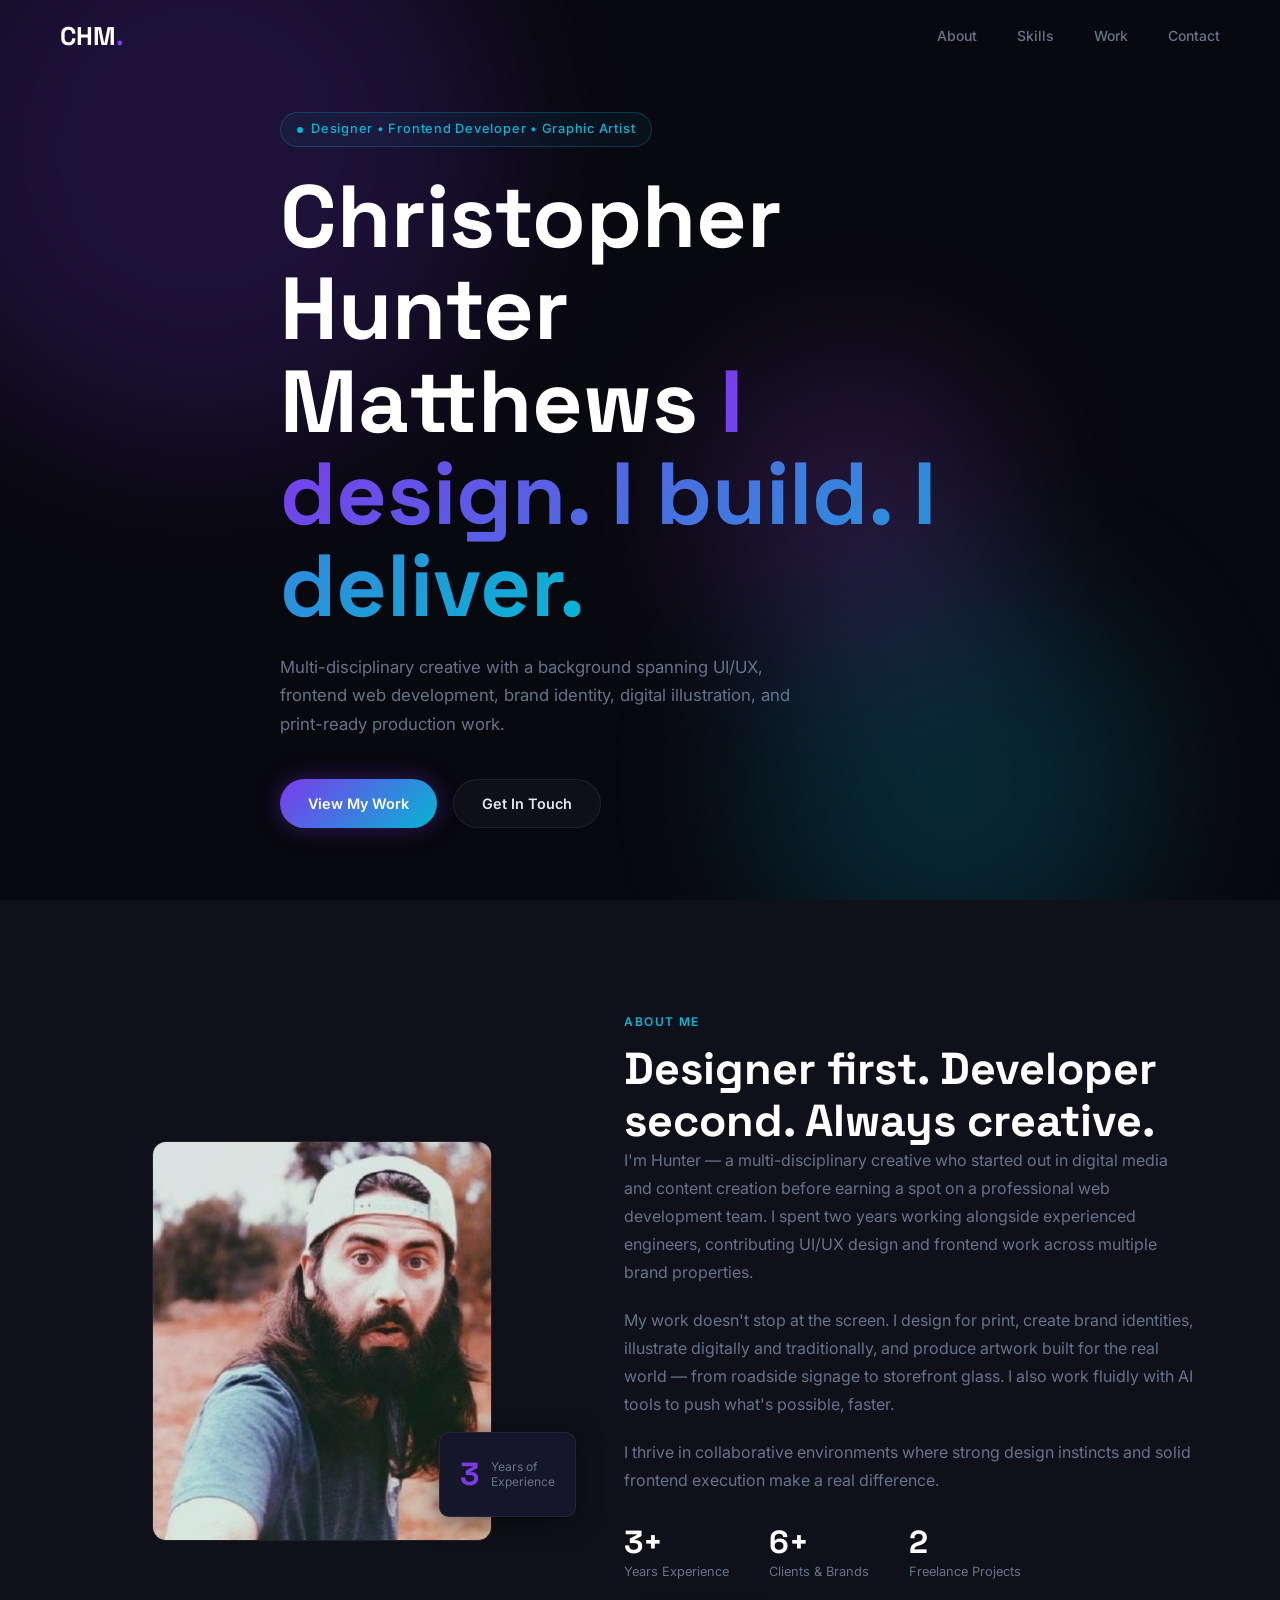
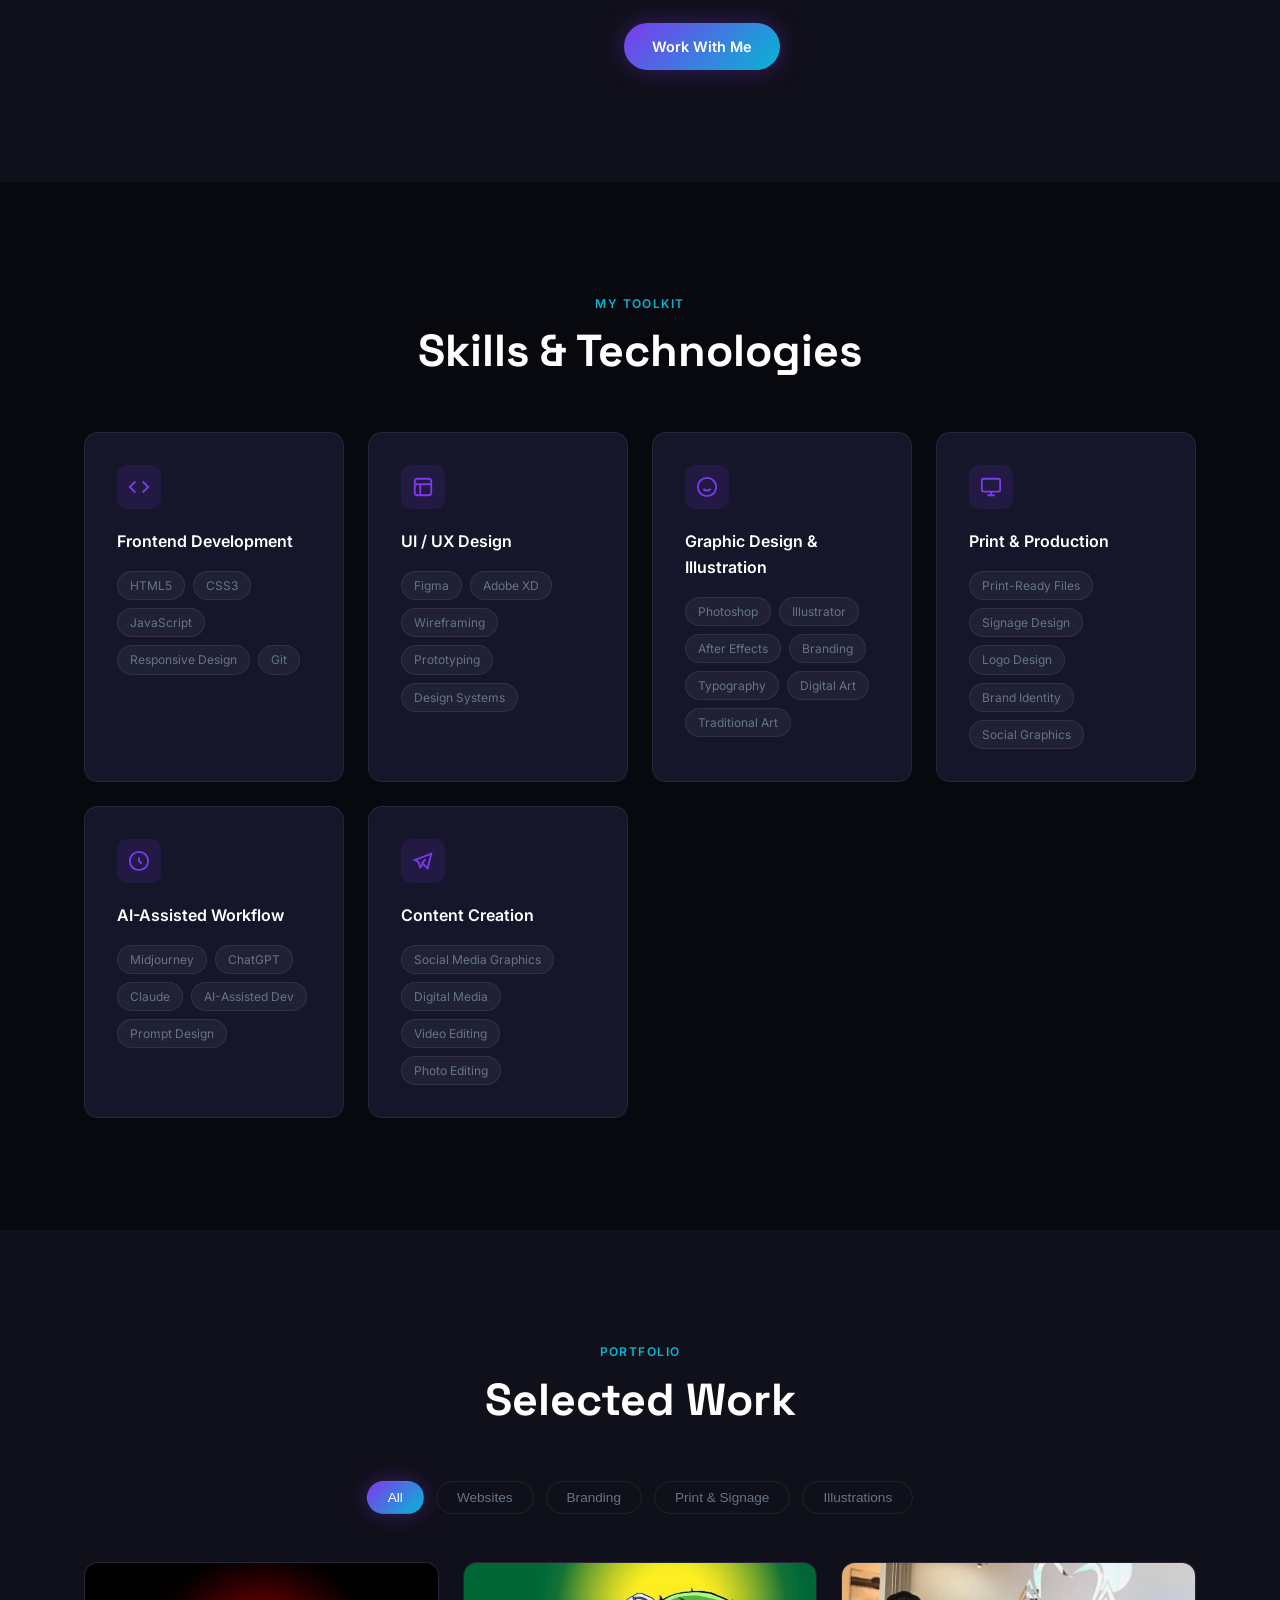
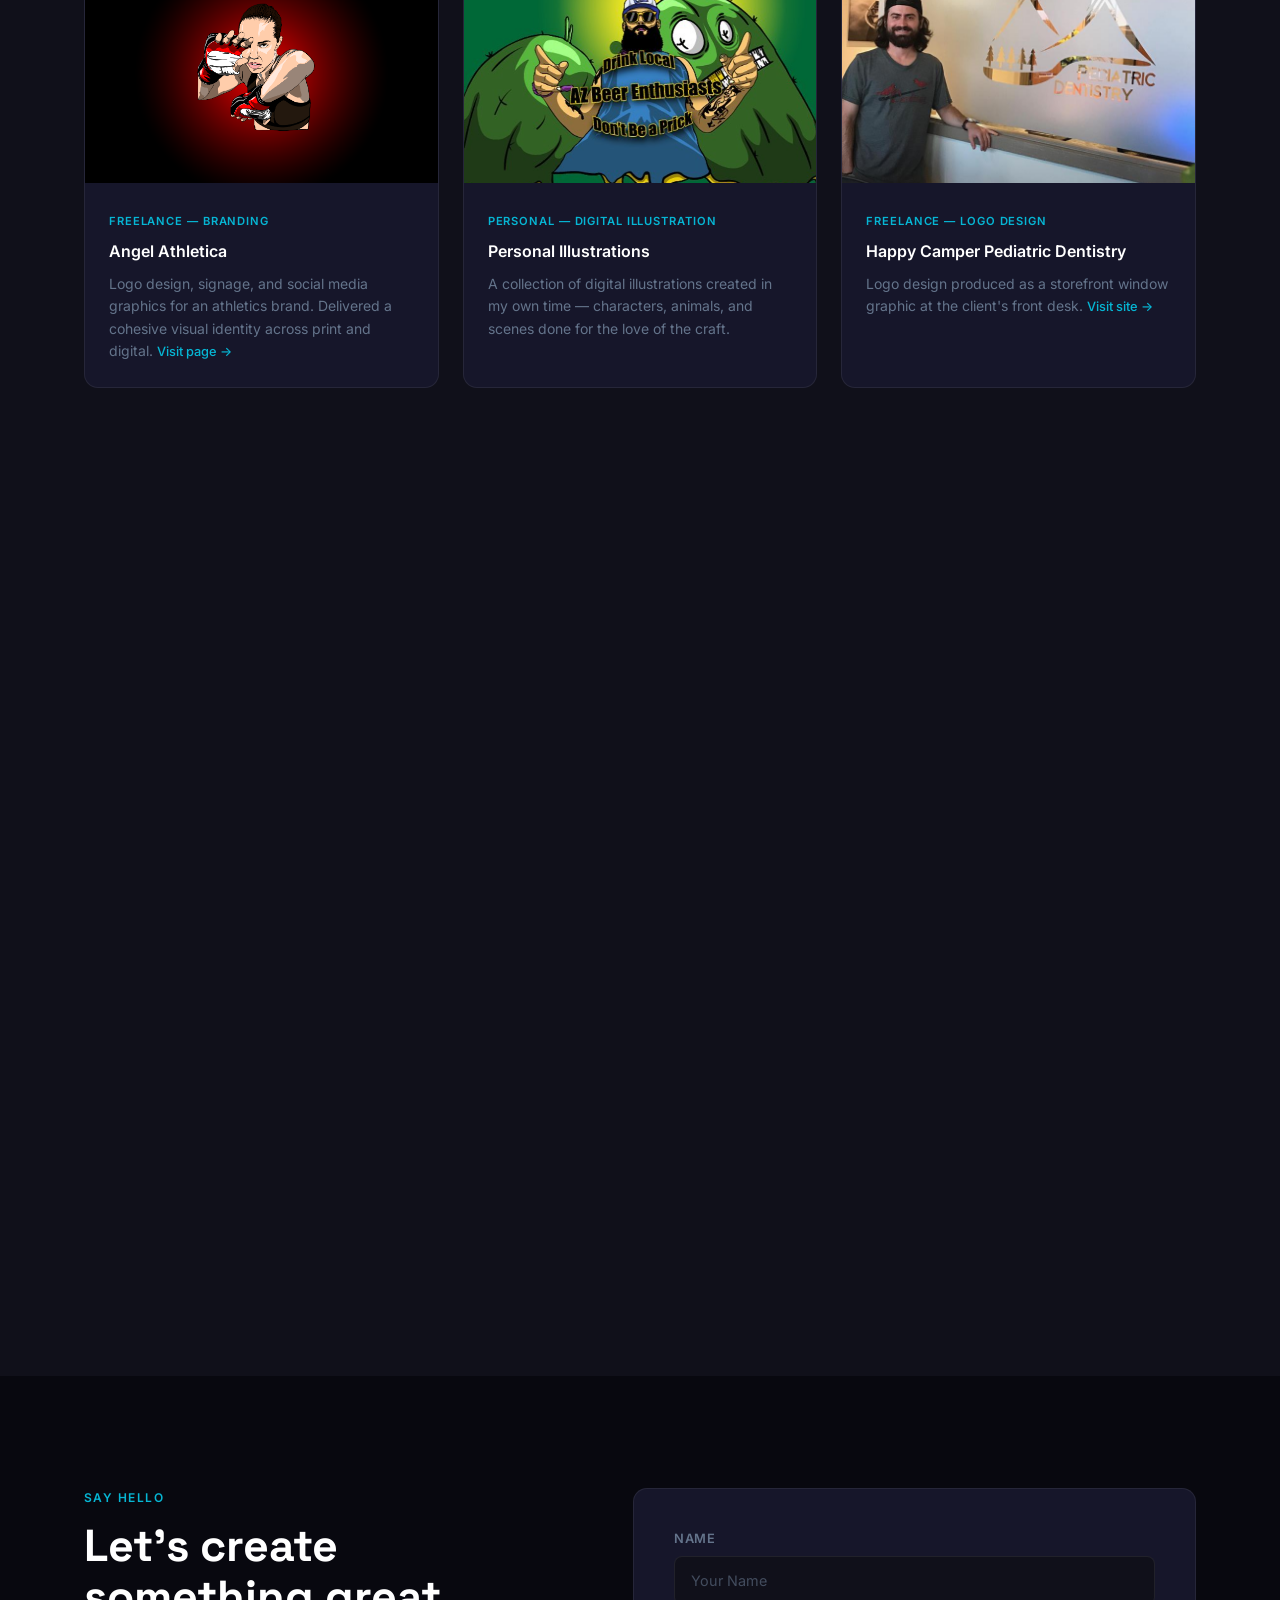
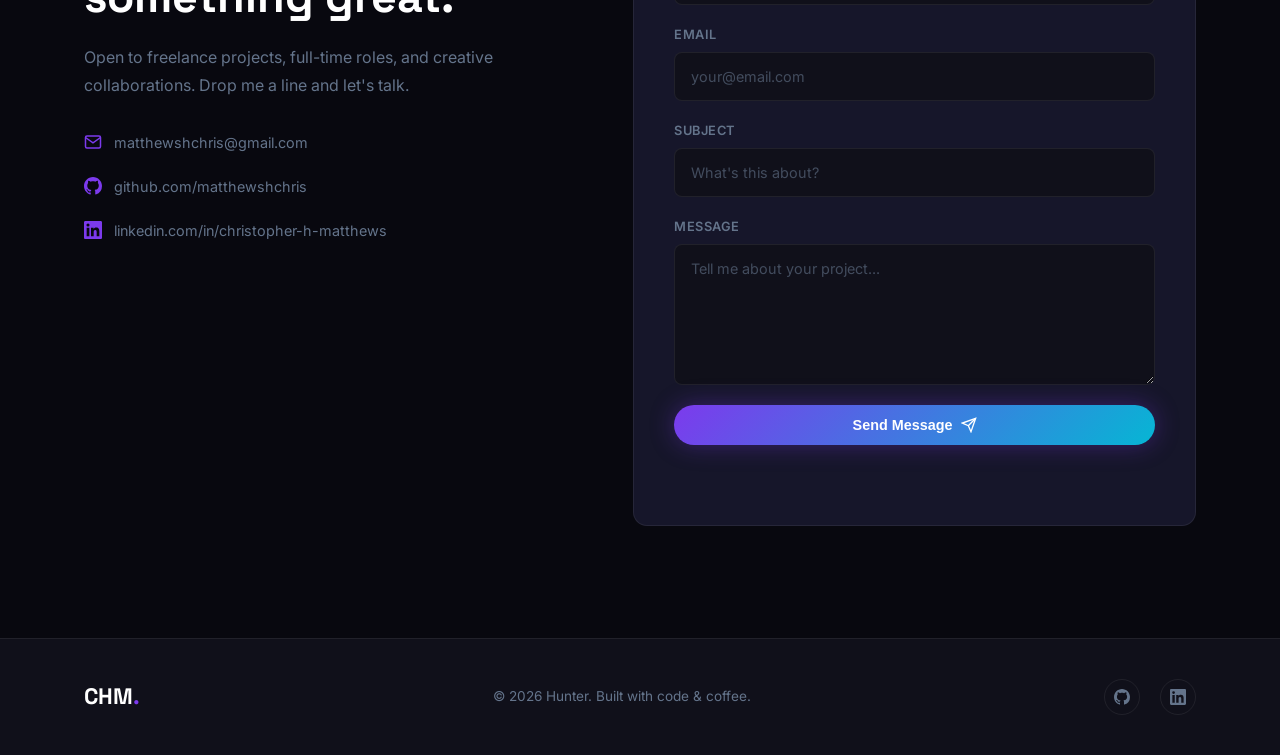
==== index.html @ da7f299b "adding illustrations card and work, combining personal and professional works under one tab for illu" ====
<!DOCTYPE html>
<html lang="en">
<head>
  <meta charset="UTF-8" />
  <meta name="viewport" content="width=device-width, initial-scale=1.0" />
  <title>Christopher Hunter Matthews &mdash; Frontend Developer &amp; Graphic Designer</title>
  <link rel="preconnect" href="https://fonts.googleapis.com" />
  <link rel="preconnect" href="https://fonts.gstatic.com" crossorigin />
  <link href="https://fonts.googleapis.com/css2?family=Inter:wght@300;400;500;600;700;800;900&family=Space+Grotesk:wght@400;500;600;700&display=swap" rel="stylesheet" />
  <link rel="stylesheet" href="assets/css/style.css" />
</head>
<body>

  <!-- ==================== NAV ==================== -->
  <nav class="nav" id="nav">
    <div class="nav-inner">
      <a href="#hero" class="nav-logo">CHM<span>.</span></a>
      <ul class="nav-links" id="navLinks">
        <li><a href="#about">About</a></li>
        <li><a href="#skills">Skills</a></li>
        <li><a href="#work">Work</a></li>
        <li><a href="#contact">Contact</a></li>
      </ul>
      <button class="nav-toggle" id="navToggle" aria-label="Toggle menu">
        <span></span><span></span><span></span>
      </button>
    </div>
  </nav>

  <!-- ==================== HERO ==================== -->
  <section class="hero" id="hero">
    <!-- CSS-animated background blobs -->
    <div class="hero-bg">
      <div class="blob blob-1"></div>
      <div class="blob blob-2"></div>
      <div class="blob blob-3"></div>
    </div>

    <div class="hero-content">
      <p class="hero-tag">Designer &bull; Frontend Developer &bull; Graphic Artist</p>
      <h1 class="hero-title">
        Christopher Hunter Matthews
        <span class="hero-title-accent">I design. I build. I deliver.</span>
      </h1>
      <p class="hero-sub">
        Multi-disciplinary creative with a background spanning UI/UX, frontend web development,
        brand identity, digital illustration, and print-ready production work.
      </p>
      <div class="hero-cta">
        <a href="#work" class="btn btn-primary">View My Work</a>
        <a href="#contact" class="btn btn-ghost">Get In Touch</a>
      </div>
    </div>
  </section>

  <!-- ==================== ABOUT ==================== -->
  <section class="section about" id="about">
    <div class="container">
      <div class="about-grid">
        <div class="about-image-wrap fade-in">
          <div class="about-image-frame">
            <img src="assets/images/profile-img.png" alt="Christopher Hunter Matthews" />
          </div>
          <div class="about-image-badge">
            <span class="badge-num">3</span>
            <span class="badge-label">Years of<br/>Experience</span>
          </div>
        </div>

        <div class="about-text fade-in">
          <p class="section-label">About Me</p>
          <h2 class="section-heading">Designer first. Developer second. Always creative.</h2>
          <p class="about-desc">
            I&apos;m Hunter &mdash; a multi-disciplinary creative who started out in digital media and content creation before
            earning a spot on a professional web development team. I spent two years working alongside experienced
            engineers, contributing UI/UX design and frontend work across multiple brand properties.
          </p>
          <p class="about-desc">
            My work doesn&apos;t stop at the screen. I design for print, create brand identities, illustrate digitally
            and traditionally, and produce artwork built for the real world &mdash; from roadside signage to storefront
            glass. I also work fluidly with AI tools to push what&apos;s possible, faster.
          </p>
          <p class="about-desc">
            I thrive in collaborative environments where strong design instincts and solid frontend execution
            make a real difference.
          </p>
          <div class="about-stats">
            <div class="stat">
              <span class="stat-num">3+</span>
              <span class="stat-label">Years Experience</span>
            </div>
            <div class="stat">
              <span class="stat-num">6+</span>
              <span class="stat-label">Clients & Brands</span>
            </div>
            <div class="stat">
              <span class="stat-num">2</span>
              <span class="stat-label">Freelance Projects</span>
            </div>
          </div>
          <a href="#contact" class="btn btn-primary">Work With Me</a>
        </div>
      </div>
    </div>
  </section>

  <!-- ==================== SKILLS ==================== -->
  <section class="section skills" id="skills">
    <div class="container">
      <div class="section-header fade-in">
        <p class="section-label">My Toolkit</p>
        <h2 class="section-heading">Skills &amp; Technologies</h2>
      </div>
      <div class="skills-grid">

        <div class="skill-card fade-in">
          <div class="skill-card-icon">
            <svg viewBox="0 0 24 24" fill="none" stroke="currentColor" stroke-width="2"><polyline points="16 18 22 12 16 6"/><polyline points="8 6 2 12 8 18"/></svg>
          </div>
          <h3>Frontend Development</h3>
          <div class="skill-tags">
            <span>HTML5</span><span>CSS3</span><span>JavaScript</span>
            <span>Responsive Design</span><span>Git</span>
          </div>
        </div>

        <div class="skill-card fade-in">
          <div class="skill-card-icon">
            <svg viewBox="0 0 24 24" fill="none" stroke="currentColor" stroke-width="2"><rect x="3" y="3" width="18" height="18" rx="3"/><path d="M3 9h18M9 21V9"/></svg>
          </div>
          <h3>UI / UX Design</h3>
          <div class="skill-tags">
            <span>Figma</span><span>Adobe XD</span><span>Wireframing</span>
            <span>Prototyping</span><span>Design Systems</span>
          </div>
        </div>

        <div class="skill-card fade-in">
          <div class="skill-card-icon">
            <svg viewBox="0 0 24 24" fill="none" stroke="currentColor" stroke-width="2"><circle cx="12" cy="12" r="10"/><path d="M8 14s1.5 2 4 2 4-2 4-2M9 9h.01M15 9h.01"/></svg>
          </div>
          <h3>Graphic Design &amp; Illustration</h3>
          <div class="skill-tags">
            <span>Photoshop</span><span>Illustrator</span><span>After Effects</span>
            <span>Branding</span><span>Typography</span><span>Digital Art</span><span>Traditional Art</span>
          </div>
        </div>

        <div class="skill-card fade-in">
          <div class="skill-card-icon">
            <svg viewBox="0 0 24 24" fill="none" stroke="currentColor" stroke-width="2"><rect x="2" y="3" width="20" height="14" rx="2"/><path d="M8 21h8M12 17v4"/></svg>
          </div>
          <h3>Print &amp; Production</h3>
          <div class="skill-tags">
            <span>Print-Ready Files</span><span>Signage Design</span>
            <span>Logo Design</span><span>Brand Identity</span><span>Social Graphics</span>
          </div>
        </div>

        <div class="skill-card fade-in">
          <div class="skill-card-icon">
            <svg viewBox="0 0 24 24" fill="none" stroke="currentColor" stroke-width="2"><path d="M12 2a10 10 0 1 0 0 20 10 10 0 0 0 0-20z"/><path d="M12 8v4l3 3"/></svg>
          </div>
          <h3>AI-Assisted Workflow</h3>
          <div class="skill-tags">
            <span>Midjourney</span><span>ChatGPT</span><span>Claude</span>
            <span>AI-Assisted Dev</span><span>Prompt Design</span>
          </div>
        </div>

        <div class="skill-card fade-in">
          <div class="skill-card-icon">
            <svg viewBox="0 0 24 24" fill="none" stroke="currentColor" stroke-width="2"><path d="M15 10l-4 4l6 6l4-16l-18 7l4 2l2 6l3-4"/></svg>
          </div>
          <h3>Content Creation</h3>
          <div class="skill-tags">
            <span>Social Media Graphics</span><span>Digital Media</span>
            <span>Video Editing</span><span>Photo Editing</span>
          </div>
        </div>

      </div>
    </div>
  </section>

  <!-- ==================== WORK ==================== -->
  <section class="section work" id="work">
    <div class="container">
      <div class="section-header fade-in">
        <p class="section-label">Portfolio</p>
        <h2 class="section-heading">Selected Work</h2>
      </div>

      <!-- Filter Tabs -->
      <div class="work-filters">
        <button class="filter-btn active" data-filter="all">All</button>
        <button class="filter-btn" data-filter="website">Websites</button>
        <button class="filter-btn" data-filter="branding">Branding</button>
        <button class="filter-btn" data-filter="print">Print &amp; Signage</button>
        <button class="filter-btn" data-filter="illustration">Illustrations</button>
      </div>

      <!-- Grid -->
      <div class="work-grid" id="workGrid">

        <!-- BRANDING — Angel Athletica -->
        <div class="work-card fade-in" data-category="branding illustration">
          <div class="work-card-media">
            <img src="assets/images/AngelAthletica/Alisha.png" alt="Angel Athletica" />
            <div class="work-card-overlay">
              <button class="overlay-btn" id="openAaGallery">
                <svg viewBox="0 0 24 24" fill="none" stroke="currentColor" stroke-width="2"><path d="M15 3h6v6M9 21H3v-6M21 3l-7 7M3 21l7-7"/></svg>
                View Gallery
              </button>
            </div>
          </div>
          <div class="work-card-info">
            <span class="work-tag">Freelance &mdash; Branding</span>
            <h3>Angel Athletica</h3>
            <p>Logo design, signage, and social media graphics for an athletics brand. Delivered a cohesive visual identity across print and digital. <a href="https://www.facebook.com/AngelAthletica/" target="_blank" rel="noopener" class="card-site-link">Visit page &rarr;</a></p>
          </div>
        </div>

        <!-- ILLUSTRATION — Personal Projects -->
        <div class="work-card fade-in" data-category="illustration">
          <div class="work-card-media">
            <img src="assets/images/Personal-Projects/Illustrations/Az-Beer-Enthus.png" alt="Personal Illustrations" />
            <div class="work-card-overlay">
              <button class="overlay-btn" id="openIllGallery">
                <svg viewBox="0 0 24 24" fill="none" stroke="currentColor" stroke-width="2"><path d="M15 3h6v6M9 21H3v-6M21 3l-7 7M3 21l7-7"/></svg>
                View Gallery
              </button>
            </div>
          </div>
          <div class="work-card-info">
            <span class="work-tag">Personal &mdash; Digital Illustration</span>
            <h3>Personal Illustrations</h3>
            <p>A collection of digital illustrations created in my own time — characters, animals, and scenes done for the love of the craft.</p>
          </div>
        </div>

        <!-- BRANDING — Happy Camper Pediatric Dentistry -->
        <div class="work-card fade-in" data-category="branding">
          <div class="work-card-media">
            <img src="assets/images/HappyCampers/HappyCampers.jpg" alt="Happy Camper Pediatric Dentistry" />
            <div class="work-card-overlay">
              <button class="overlay-btn" id="openHcGallery">
                <svg viewBox="0 0 24 24" fill="none" stroke="currentColor" stroke-width="2"><path d="M15 3h6v6M9 21H3v-6M21 3l-7 7M3 21l7-7"/></svg>
                View Gallery
              </button>
            </div>
          </div>
          <div class="work-card-info">
            <span class="work-tag">Freelance &mdash; Logo Design</span>
            <h3>Happy Camper Pediatric Dentistry</h3>
            <p>Logo design produced as a storefront window graphic at the client's front desk. <a href="https://happycampersdental.com/" target="_blank" rel="noopener" class="card-site-link">Visit site &rarr;</a></p>
          </div>
        </div>

        <!-- PRINT & SIGNAGE — Masterwerks -->
        <div class="work-card fade-in" data-category="print">
          <div class="work-card-media">
            <img src="assets/images/Masterwerks/Masterwerks-ShopSign-02.JPG" alt="Masterwerks Roadside Sign" />
            <div class="work-card-overlay">
              <button class="overlay-btn" id="openMwGallery">
                <svg viewBox="0 0 24 24" fill="none" stroke="currentColor" stroke-width="2"><path d="M15 3h6v6M9 21H3v-6M21 3l-7 7M3 21l7-7"/></svg>
                View Gallery
              </button>
            </div>
          </div>
          <div class="work-card-info">
            <span class="work-tag">Print &amp; Signage</span>
            <h3>Masterwerks Auto</h3>
            <p>Designed the roadside sign for an auto shop. Production-ready artwork taken from concept through to physical installation by the client. <a href="https://masterwerks.com/" target="_blank" rel="noopener" class="card-site-link">Visit site &rarr;</a></p>
          </div>
        </div>

        <!-- WEBSITES -->

        <!-- Sapphire Media LLC -->
        <div class="work-card fade-in" data-category="website">
          <div class="work-card-media">
            <img src="assets/images/SaphireMediaGroup/SMG-Website.png" alt="Sapphire Media LLC Website" />
            <div class="work-card-overlay">
              <button class="overlay-btn" id="openSmgGallery">
                <svg viewBox="0 0 24 24" fill="none" stroke="currentColor" stroke-width="2"><path d="M15 3h6v6M9 21H3v-6M21 3l-7 7M3 21l7-7"/></svg>
                View Gallery
              </button>
            </div>
          </div>
          <div class="work-card-info">
            <span class="work-tag">Media &amp; Advertising</span>
            <h3>Sapphire Media LLC</h3>
            <p>Web design, branding, and motion content for a digital media agency. <a href="https://sapphiremediallc.com/" target="_blank" rel="noopener" class="card-site-link">Visit site &rarr;</a></p>
          </div>
        </div>

        <!-- Wholesale Health Club -->
        <div class="work-card fade-in" data-category="website">
          <div class="work-card-media">
            <img src="assets/images/WholesaleHealthClub/Gummies-HealthyLivingProducts-TotalLossWeightControl.jpg" alt="Wholesale Health Club" />
            <div class="work-card-overlay">
              <button class="overlay-btn" id="openWhcGallery">
                <svg viewBox="0 0 24 24" fill="none" stroke="currentColor" stroke-width="2"><rect x="3" y="3" width="7" height="7"/><rect x="14" y="3" width="7" height="7"/><rect x="3" y="14" width="7" height="7"/><rect x="14" y="14" width="7" height="7"/></svg>
                View Gallery
              </button>
            </div>
          </div>
          <div class="work-card-info">
            <span class="work-tag">E-Commerce</span>
            <h3>Wholesale Health Club</h3>
            <p>Product imagery and design across multiple supplement brands. <a href="https://wholesalehealthclub.com/" target="_blank" rel="noopener" class="card-site-link">Visit site &rarr;</a></p>
          </div>
        </div>

        <!-- Inferno Ads -->
        <div class="work-card fade-in" data-category="website">
          <div class="work-card-media">
            <img src="assets/images/InfernoAds/InfernoAds-Shirts.JPG" alt="Inferno Ads" />
            <div class="work-card-overlay">
              <button class="overlay-btn" id="openIaGallery">
                <svg viewBox="0 0 24 24" fill="none" stroke="currentColor" stroke-width="2"><path d="M15 3h6v6M9 21H3v-6M21 3l-7 7M3 21l7-7"/></svg>
                View Gallery
              </button>
            </div>
          </div>
          <div class="work-card-info">
            <span class="work-tag">Advertising</span>
            <h3>Inferno Ads</h3>
            <p>Motion graphics, event promos, and ad content for a performance advertising company. <a href="https://infernoads.com/" target="_blank" rel="noopener" class="card-site-link">Visit site &rarr;</a></p>
          </div>
        </div>

        <!-- Customer2.AI -->
        <div class="work-card fade-in" data-category="website">
          <div class="work-card-media">
            <img src="assets/images/Customer2AI/C2AI-CTA1.png" alt="Customer2.AI" />
            <div class="work-card-overlay">
              <button class="overlay-btn" id="openC2Gallery">
                <svg viewBox="0 0 24 24" fill="none" stroke="currentColor" stroke-width="2"><path d="M15 3h6v6M9 21H3v-6M21 3l-7 7M3 21l7-7"/></svg>
                View Gallery
              </button>
            </div>
          </div>
          <div class="work-card-info">
            <span class="work-tag">AI / SaaS</span>
            <h3>Customer2.AI</h3>
            <p>Landing page and UI design for an AI-powered customer engagement platform. <a href="https://customer2.ai/" target="_blank" rel="noopener" class="card-site-link">Visit site &rarr;</a></p>
          </div>
        </div>

      </div>
    </div>
  </section>

  <!-- ==================== CONTACT ==================== -->
  <section class="section contact" id="contact">
    <div class="container">
      <div class="contact-grid">
        <div class="contact-info fade-in">
          <p class="section-label">Say Hello</p>
          <h2 class="section-heading">Let&apos;s create<br/>something great.</h2>
          <p class="contact-desc">
            Open to freelance projects, full-time roles, and creative collaborations.
            Drop me a line and let&apos;s talk.
          </p>
          <ul class="contact-links">
            <li>
              <a href="mailto:matthewshchris@gmail.com">
                <svg viewBox="0 0 24 24" fill="none" stroke="currentColor" stroke-width="2"><path d="M4 4h16c1.1 0 2 .9 2 2v12c0 1.1-.9 2-2 2H4c-1.1 0-2-.9-2-2V6c0-1.1.9-2 2-2z"/><polyline points="22,6 12,13 2,6"/></svg>
                matthewshchris@gmail.com
              </a>
            </li>
            <li>
              <a href="https://github.com/matthewshchris" target="_blank" rel="noopener">
                <svg viewBox="0 0 24 24" fill="currentColor"><path d="M12 0C5.37 0 0 5.37 0 12c0 5.31 3.435 9.795 8.205 11.385.6.105.825-.255.825-.57 0-.285-.015-1.23-.015-2.235-3.015.555-3.795-.735-4.035-1.41-.135-.345-.72-1.41-1.23-1.695-.42-.225-1.02-.78-.015-.795.945-.015 1.62.87 1.845 1.23 1.08 1.815 2.805 1.305 3.495.99.105-.78.42-1.305.765-1.605-2.67-.3-5.46-1.335-5.46-5.925 0-1.305.465-2.385 1.23-3.225-.12-.3-.54-1.53.12-3.18 0 0 1.005-.315 3.3 1.23.96-.27 1.98-.405 3-.405s2.04.135 3 .405c2.295-1.56 3.3-1.23 3.3-1.23.66 1.65.24 2.88.12 3.18.765.84 1.23 1.905 1.23 3.225 0 4.605-2.805 5.625-5.475 5.925.435.375.81 1.095.81 2.22 0 1.605-.015 2.895-.015 3.3 0 .315.225.69.825.57A12.02 12.02 0 0 0 24 12c0-6.63-5.37-12-12-12z"/></svg>
                github.com/matthewshchris
              </a>
            </li>
            <li>
              <a href="https://www.linkedin.com/in/christopher-h-matthews/" target="_blank" rel="noopener">
                <svg viewBox="0 0 24 24" fill="currentColor"><path d="M20.447 20.452h-3.554v-5.569c0-1.328-.027-3.037-1.852-3.037-1.853 0-2.136 1.445-2.136 2.939v5.667H9.351V9h3.414v1.561h.046c.477-.9 1.637-1.85 3.37-1.85 3.601 0 4.267 2.37 4.267 5.455v6.286zM5.337 7.433a2.062 2.062 0 0 1-2.063-2.065 2.064 2.064 0 1 1 2.063 2.065zm1.782 13.019H3.555V9h3.564v11.452zM22.225 0H1.771C.792 0 0 .774 0 1.729v20.542C0 23.227.792 24 1.771 24h20.451C23.2 24 24 23.227 24 22.271V1.729C24 .774 23.2 0 22.222 0h.003z"/></svg>
                linkedin.com/in/christopher-h-matthews
              </a>
            </li>
          </ul>
        </div>

        <form class="contact-form fade-in" id="contactForm" action="https://formspree.io/f/xykvwape" method="POST" novalidate>
          <div class="form-group">
            <label for="name">Name</label>
            <input type="text" id="name" name="name" placeholder="Your Name" required />
          </div>
          <div class="form-group">
            <label for="email">Email</label>
            <input type="email" id="email" name="email" placeholder="your@email.com" required />
          </div>
          <div class="form-group">
            <label for="subject">Subject</label>
            <input type="text" id="subject" name="subject" placeholder="What's this about?" />
          </div>
          <div class="form-group">
            <label for="message">Message</label>
            <textarea id="message" name="message" rows="5" placeholder="Tell me about your project..." required></textarea>
          </div>
          <button type="submit" class="btn btn-primary btn-full">
            Send Message
            <svg viewBox="0 0 24 24" fill="none" stroke="currentColor" stroke-width="2"><line x1="22" y1="2" x2="11" y2="13"/><polygon points="22 2 15 22 11 13 2 9 22 2"/></svg>
          </button>
          <p class="form-status" id="formStatus"></p>
        </form>
      </div>
    </div>
  </section>

  <!-- ==================== FOOTER ==================== -->
  <footer class="footer">
    <div class="container">
      <div class="footer-inner">
        <a href="#hero" class="footer-logo">CHM<span>.</span></a>
        <p class="footer-copy">&copy; <span id="footerYear"></span> Hunter. Built with code &amp; coffee.</p>
        <div class="footer-socials">
          <a href="https://github.com/matthewshchris" target="_blank" rel="noopener" aria-label="GitHub">
            <svg viewBox="0 0 24 24" fill="currentColor"><path d="M12 0C5.37 0 0 5.37 0 12c0 5.31 3.435 9.795 8.205 11.385.6.105.825-.255.825-.57 0-.285-.015-1.23-.015-2.235-3.015.555-3.795-.735-4.035-1.41-.135-.345-.72-1.41-1.23-1.695-.42-.225-1.02-.78-.015-.795.945-.015 1.62.87 1.845 1.23 1.08 1.815 2.805 1.305 3.495.99.105-.78.42-1.305.765-1.605-2.67-.3-5.46-1.335-5.46-5.925 0-1.305.465-2.385 1.23-3.225-.12-.3-.54-1.53.12-3.18 0 0 1.005-.315 3.3 1.23.96-.27 1.98-.405 3-.405s2.04.135 3 .405c2.295-1.56 3.3-1.23 3.3-1.23.66 1.65.24 2.88.12 3.18.765.84 1.23 1.905 1.23 3.225 0 4.605-2.805 5.625-5.475 5.925.435.375.81 1.095.81 2.22 0 1.605-.015 2.895-.015 3.3 0 .315.225.69.825.57A12.02 12.02 0 0 0 24 12c0-6.63-5.37-12-12-12z"/></svg>
          </a>
          <a href="https://www.linkedin.com/in/christopher-h-matthews/" target="_blank" rel="noopener" aria-label="LinkedIn">
            <svg viewBox="0 0 24 24" fill="currentColor"><path d="M20.447 20.452h-3.554v-5.569c0-1.328-.027-3.037-1.852-3.037-1.853 0-2.136 1.445-2.136 2.939v5.667H9.351V9h3.414v1.561h.046c.477-.9 1.637-1.85 3.37-1.85 3.601 0 4.267 2.37 4.267 5.455v6.286zM5.337 7.433a2.062 2.062 0 0 1-2.063-2.065 2.064 2.064 0 1 1 2.063 2.065zm1.782 13.019H3.555V9h3.564v11.452zM22.225 0H1.771C.792 0 0 .774 0 1.729v20.542C0 23.227.792 24 1.771 24h20.451C23.2 24 24 23.227 24 22.271V1.729C24 .774 23.2 0 22.222 0h.003z"/></svg>
          </a>
        </div>
      </div>
    </div>
  </footer>

  <!-- ==================== WHC GALLERY MODAL ==================== -->
  <div class="whc-gallery" id="whcGallery">
    <div class="whc-gallery-box">

      <div class="whc-gallery-head">
        <div>
          <p class="section-label">E-Commerce &mdash; Wholesale Health Club</p>
          <h2>Product Gallery</h2>
          <p class="whc-subtitle">Design work across gummies, skin care, and supplements</p>
        </div>
        <button class="whc-close" id="whcGalleryClose">&times;</button>
      </div>

      <div class="whc-tabs">
        <button class="whc-tab active" data-tab="gummies">Gummies</button>
        <button class="whc-tab" data-tab="skin">Skin Care</button>
        <button class="whc-tab" data-tab="supplements">Supplements</button>
        <button class="whc-tab" data-tab="videos">Videos</button>
      </div>

      <div class="whc-panels">

        <!-- ===== GUMMIES ===== -->
        <div class="whc-panel active" id="tab-gummies">

          <div class="whc-brand">
            <h3>Healthy Living Products</h3>
            <div class="whc-grid">
              <img src="assets/images/WholesaleHealthClub/Gummies-HealthyLivingProducts-JointRelief.png" alt="Joint Relief" data-title="Healthy Living Products – Joint Relief" />
              <img src="assets/images/WholesaleHealthClub/Gummies-HealthyLivingProducts-KetosisACV.jpg" alt="Ketosis ACV" data-title="Healthy Living Products – Ketosis ACV" />
              <img src="assets/images/WholesaleHealthClub/Gummies-HealthyLivingProducts-TotalLossWeightControl.jpg" alt="Total Loss Weight Control" data-title="Healthy Living Products – Total Loss Weight Control" />
              <img src="assets/images/WholesaleHealthClub/Gummies-HealthyLivingProducts-Z-CompleteSleep.jpg" alt="Complete Sleep" data-title="Healthy Living Products – Complete Sleep" />
            </div>
          </div>

          <div class="whc-brand">
            <h3>Sapphire Natural</h3>
            <div class="whc-grid">
              <img src="assets/images/WholesaleHealthClub/Gummies-SapphireNatural-AlphaDriveMaleEnhancement.png" alt="Alpha Drive Male Enhancement" data-title="Sapphire Natural – Alpha Drive Male Enhancement" />
              <img src="assets/images/WholesaleHealthClub/Gummies-SapphireNatural-AlphaDriveRX.jpg" alt="Alpha Drive RX" data-title="Sapphire Natural – Alpha Drive RX" />
              <img src="assets/images/WholesaleHealthClub/Gummies-SapphireNatural-SleepSupport.jpg" alt="Sleep Support" data-title="Sapphire Natural – Sleep Support" />
              <img src="assets/images/WholesaleHealthClub/Gummies-SapphireNatural-SuperKetosis.png" alt="Super Ketosis" data-title="Sapphire Natural – Super Ketosis" />
            </div>
          </div>

          <div class="whc-brand">
            <h3>The Complete Life</h3>
            <div class="whc-grid">
              <img src="assets/images/WholesaleHealthClub/Gummies-TheCompleteLife-PurKetoACV.jpg" alt="Pur Keto ACV" data-title="The Complete Life – Pur Keto ACV" />
            </div>
          </div>

          <div class="whc-brand">
            <h3>Total Life Nutrition</h3>
            <div class="whc-grid">
              <img src="assets/images/WholesaleHealthClub/Gummies-TotalLifeNutrition-Melatonin.jpg" alt="Melatonin" data-title="Total Life Nutrition – Melatonin" />
            </div>
          </div>

          <div class="whc-brand">
            <h3>Trubody</h3>
            <div class="whc-grid">
              <img src="assets/images/WholesaleHealthClub/Gummies-Trubody-GoACVKeto.jpg" alt="Go ACV Keto" data-title="Trubody – Go ACV Keto" />
              <img src="assets/images/WholesaleHealthClub/Gummies-Trubody-GoImmunitySupport.png" alt="Go Immunity Support" data-title="Trubody – Go Immunity Support" />
            </div>
          </div>

        </div>

        <!-- ===== SKIN CARE ===== -->
        <div class="whc-panel" id="tab-skin">

          <div class="whc-brand">
            <h3>Blue Forrest Beauty</h3>
            <div class="whc-grid">
              <img src="assets/images/WholesaleHealthClub/Skin-BlueForrestBeauty-AthenasVitaminCSerum.jpg" alt="Athena's Vitamin C Serum" data-title="Blue Forrest Beauty – Athena's Vitamin C Serum" />
              <img src="assets/images/WholesaleHealthClub/Skin-BlueForrestBeauty-NectarOfTheGods-AntiAgingCream.png" alt="Nectar of the Gods Anti Aging Cream" data-title="Blue Forrest Beauty – Nectar of the Gods Anti Aging Cream" />
            </div>
          </div>

          <div class="whc-brand">
            <h3>Emma Bean</h3>
            <div class="whc-grid">
              <img src="assets/images/WholesaleHealthClub/Skin-EmmaBean-DeloreanAntiAgingCream.png" alt="Delorean Anti Aging Cream" data-title="Emma Bean – Delorean Anti Aging Cream" />
              <img src="assets/images/WholesaleHealthClub/Skin-EmmaBean-Super-C-VitaminCSerum.jpg" alt="Super C Vitamin C Serum" data-title="Emma Bean – Super C Vitamin C Serum" />
            </div>
          </div>

          <div class="whc-brand">
            <h3>Justified Laboratories</h3>
            <div class="whc-grid">
              <img src="assets/images/WholesaleHealthClub/Skin-JustifiedLaboratories-Anti-WrinkleCream.webp" alt="Anti-Wrinkle Cream" data-title="Justified Laboratories – Anti-Wrinkle Cream" />
              <img src="assets/images/WholesaleHealthClub/Skin-JustifiesLaboratories-Under-EyeSerum.webp" alt="Under Eye Serum" data-title="Justified Laboratories – Under Eye Serum" />
            </div>
          </div>

          <div class="whc-brand">
            <h3>Sapphire Natural</h3>
            <div class="whc-grid">
              <img src="assets/images/WholesaleHealthClub/Skin-SapphireNatural-Vitamin-CSerum.jpg" alt="Vitamin C Serum" data-title="Sapphire Natural – Vitamin C Serum" />
            </div>
          </div>

          <div class="whc-brand">
            <h3>The Complete Life</h3>
            <div class="whc-grid">
              <img src="assets/images/WholesaleHealthClub/Skin-AntiAging-TheCompleteLife.png" alt="Anti Aging" data-title="The Complete Life – Anti Aging" />
              <img src="assets/images/WholesaleHealthClub/Skin-TheCompleteLife-VitaminCSuperCSerum.png" alt="Vitamin C Super C Serum" data-title="The Complete Life – Vitamin C Super C Serum" />
            </div>
          </div>

        </div>

        <!-- ===== SUPPLEMENTS ===== -->
        <div class="whc-panel" id="tab-supplements">

          <div class="whc-brand">
            <h3>Healthy Living Products</h3>
            <div class="whc-grid">
              <img src="assets/images/WholesaleHealthClub/Supplement-HealthyLivingProducts-Immuboost.png" alt="Immuboost" data-title="Healthy Living Products – Immuboost" />
              <img src="assets/images/WholesaleHealthClub/Supplement-HealthyLivingProducts-TotalMensHealth.jpg" alt="Total Men's Health" data-title="Healthy Living Products – Total Men's Health" />
            </div>
          </div>

          <div class="whc-brand">
            <h3>Sapphire Natural</h3>
            <div class="whc-grid">
              <img src="assets/images/WholesaleHealthClub/Supplement-SapphireNatural-DailyMultivitamin.png" alt="Daily Multivitamin" data-title="Sapphire Natural – Daily Multivitamin" />
              <img src="assets/images/WholesaleHealthClub/Supplement-SapphireNatural-LiverDetox.jpg" alt="Liver Detox" data-title="Sapphire Natural – Liver Detox" />
              <img src="assets/images/WholesaleHealthClub/Supplement-SapphireNatural-NeuroTechIQ.jpg" alt="Neuro Tech IQ" data-title="Sapphire Natural – Neuro Tech IQ" />
              <img src="assets/images/WholesaleHealthClub/Supplement-SapphireNatural-SuperKetoBoost.png" alt="Super Keto Boost" data-title="Sapphire Natural – Super Keto Boost" />
            </div>
          </div>

          <div class="whc-brand">
            <h3>The Complete Life</h3>
            <div class="whc-grid">
              <img src="assets/images/WholesaleHealthClub/Supplement-TheCompleteLife-CompleteBloodSugarSupport.jpg" alt="Complete Blood Sugar Support" data-title="The Complete Life – Complete Blood Sugar Support" />
              <img src="assets/images/WholesaleHealthClub/Supplement-TheCompleteLife-LongLife.jpg" alt="Long Life" data-title="The Complete Life – Long Life" />
              <img src="assets/images/WholesaleHealthClub/Supplement-TheCompleteLife-LongLifeProbiotic.png" alt="Long Life Probiotic" data-title="The Complete Life – Long Life Probiotic" />
              <img src="assets/images/WholesaleHealthClub/Supplement-TheCompleteLife-PurBodyWeightloss.jpg" alt="Pur Body Weight Loss" data-title="The Complete Life – Pur Body Weight Loss" />
              <img src="assets/images/WholesaleHealthClub/Supplement-TheCompleteLife-SynapticXR.jpg" alt="Synaptic XR" data-title="The Complete Life – Synaptic XR" />
            </div>
          </div>

          <div class="whc-brand">
            <h3>Total Life Nutrition</h3>
            <div class="whc-grid">
              <img src="assets/images/WholesaleHealthClub/Supplement-TotalLifeNutrition-BloodPressureSupport.png" alt="Blood Pressure Support" data-title="Total Life Nutrition – Blood Pressure Support" />
              <img src="assets/images/WholesaleHealthClub/Supplement-TotalLifeNutrition-DailyMultivitamin.png" alt="Daily Multivitamin" data-title="Total Life Nutrition – Daily Multivitamin" />
              <img src="assets/images/WholesaleHealthClub/Supplement-TotalLifeNutrition-JointSupport.png" alt="Joint Support" data-title="Total Life Nutrition – Joint Support" />
              <img src="assets/images/WholesaleHealthClub/Supplement-TotalLifeNutrition-TotalCleanseFormula.png" alt="Total Cleanse Formula" data-title="Total Life Nutrition – Total Cleanse Formula" />
            </div>
          </div>

          <div class="whc-brand">
            <h3>Trubody Supplements</h3>
            <div class="whc-grid">
              <img src="assets/images/WholesaleHealthClub/Supplement-TrubodySupplements-JointHealthSupport.jpg" alt="Joint Health Support" data-title="Trubody Supplements – Joint Health Support" />
            </div>
          </div>

        </div>
        <!-- ===== VIDEOS ===== -->
        <div class="whc-panel" id="tab-videos">
          <div class="vid-grid">
            <div class="vid-tile" data-src="assets/videos/WHC-Skin.mp4" data-title="Wholesale Health Club – Skin Care">
              <svg viewBox="0 0 24 24" fill="currentColor"><path d="M8 5v14l11-7z"/></svg>
              <span>Skin Care</span>
            </div>
            <div class="vid-tile" data-src="assets/videos/WHC-Supplements.mp4" data-title="Wholesale Health Club – Supplements">
              <svg viewBox="0 0 24 24" fill="currentColor"><path d="M8 5v14l11-7z"/></svg>
              <span>Supplements</span>
            </div>
          </div>
        </div>

      </div><!-- /whc-panels -->
    </div><!-- /whc-gallery-box -->
  </div>

  <!-- ==================== INFERNO ADS GALLERY ==================== -->
  <div class="whc-gallery" id="iaGallery">
    <div class="whc-gallery-box">
      <div class="whc-gallery-head">
        <div>
          <p class="section-label">Advertising &mdash; Inferno Ads</p>
          <h2>Gallery</h2>
          <p class="whc-subtitle">Motion graphics, event promos, and ad content</p>
        </div>
        <button class="whc-close" id="iaGalleryClose">&times;</button>
      </div>
      <div class="whc-tabs">
        <button class="whc-tab active" data-tab="ia-videos">Videos</button>
      </div>
      <div class="whc-panels">
        <div class="whc-panel active" id="tab-ia-videos">
          <div class="vid-grid">
            <div class="vid-tile" data-src="assets/videos/InfernoAds-Opener.mp4" data-title="Inferno Ads – Opener">
              <svg viewBox="0 0 24 24" fill="currentColor"><path d="M8 5v14l11-7z"/></svg>
              <span>Opener</span>
            </div>
            <div class="vid-tile" data-src="assets/videos/InfernoAds-Ad.mp4" data-title="Inferno Ads – Ad">
              <svg viewBox="0 0 24 24" fill="currentColor"><path d="M8 5v14l11-7z"/></svg>
              <span>Ad</span>
            </div>
            <div class="vid-tile" data-src="assets/videos/InfernoAds-ASW24.mp4" data-title="Inferno Ads – ASW24">
              <svg viewBox="0 0 24 24" fill="currentColor"><path d="M8 5v14l11-7z"/></svg>
              <span>ASW24</span>
            </div>
            <div class="vid-tile" data-src="assets/videos/InfernoAds-AffiliateSummit.mp4" data-title="Inferno Ads – Affiliate Summit">
              <svg viewBox="0 0 24 24" fill="currentColor"><path d="M8 5v14l11-7z"/></svg>
              <span>Affiliate Summit</span>
            </div>
            <div class="vid-tile" data-src="assets/videos/InfernoAds-AffiliateSummitWest-Vegas.mp4" data-title="Inferno Ads – Affiliate Summit West Vegas">
              <svg viewBox="0 0 24 24" fill="currentColor"><path d="M8 5v14l11-7z"/></svg>
              <span>Affiliate Summit West &ndash; Vegas</span>
            </div>
            <div class="vid-tile" data-src="assets/videos/InfernoAds-Monetize.mp4" data-title="Inferno Ads – Monetize">
              <svg viewBox="0 0 24 24" fill="currentColor"><path d="M8 5v14l11-7z"/></svg>
              <span>Monetize</span>
            </div>
            <div class="vid-tile" data-src="assets/videos/InfernoAds-NewYears.mp4" data-title="Inferno Ads – New Years">
              <svg viewBox="0 0 24 24" fill="currentColor"><path d="M8 5v14l11-7z"/></svg>
              <span>New Years</span>
            </div>
            <div class="vid-tile" data-src="assets/videos/InfernoAds-Nutra.mp4" data-title="Inferno Ads – Nutra">
              <svg viewBox="0 0 24 24" fill="currentColor"><path d="M8 5v14l11-7z"/></svg>
              <span>Nutra</span>
            </div>
            <div class="vid-tile" data-src="assets/videos/InfernoAds-SummitAnnouncement.mp4" data-title="Inferno Ads – Summit Announcement">
              <svg viewBox="0 0 24 24" fill="currentColor"><path d="M8 5v14l11-7z"/></svg>
              <span>Summit Announcement</span>
            </div>
          </div>
        </div>
      </div>
      <div class="vid-gallery-footer">
        <a href="https://infernoads.com/" target="_blank" rel="noopener" class="btn btn-ghost">Visit infernoads.com &rarr;</a>
      </div>
    </div>
  </div>

  <!-- ==================== SMG GALLERY ==================== -->
  <div class="whc-gallery" id="smgGallery">
    <div class="whc-gallery-box">
      <div class="whc-gallery-head">
        <div>
          <p class="section-label">Media &amp; Advertising &mdash; Sapphire Media Group</p>
          <h2>Gallery</h2>
          <p class="whc-subtitle">Brand motion content and event coverage</p>
        </div>
        <button class="whc-close" id="smgGalleryClose">&times;</button>
      </div>
      <div class="whc-tabs">
        <button class="whc-tab active" data-tab="smg-videos">Videos</button>
      </div>
      <div class="whc-panels">
        <div class="whc-panel active" id="tab-smg-videos">
          <div class="vid-grid">
            <div class="vid-tile" data-src="assets/videos/SMG-Opener.mp4" data-title="Sapphire Media Group – Opener">
              <svg viewBox="0 0 24 24" fill="currentColor"><path d="M8 5v14l11-7z"/></svg>
              <span>Opener</span>
            </div>
            <div class="vid-tile" data-src="assets/videos/SMG-AffiliateSummit.mp4" data-title="Sapphire Media Group – Affiliate Summit">
              <svg viewBox="0 0 24 24" fill="currentColor"><path d="M8 5v14l11-7z"/></svg>
              <span>Affiliate Summit</span>
            </div>
          </div>
        </div>
      </div>
      <div class="vid-gallery-footer">
        <a href="https://sapphiremediallc.com/" target="_blank" rel="noopener" class="btn btn-ghost">Visit sapphiremediallc.com &rarr;</a>
      </div>
    </div>
  </div>

  <!-- ==================== ANGEL ATHLETICA GALLERY ==================== -->
  <div class="whc-gallery" id="aaGallery">
    <div class="whc-gallery-box">
      <div class="whc-gallery-head">
        <div>
          <p class="section-label">Freelance &mdash; Angel Athletica</p>
          <h2>Brand Identity Gallery</h2>
          <p class="whc-subtitle">Logo design, signage, and social graphics for an athletics brand</p>
        </div>
        <button class="whc-close" id="aaGalleryClose">&times;</button>
      </div>
      <div class="whc-grid">
        <img src="assets/images/AngelAthletica/AngelAthletica.jpg" alt="Angel Athletica Logo"    data-title="Angel Athletica – Logo" />
        <img src="assets/images/AngelAthletica/Alisha.png"          alt="Angel Athletica – Alisha" data-title="Angel Athletica – Alisha" />
        <img src="assets/images/AngelAthletica/Update1.png"         alt="Angel Athletica – Update 1" data-title="Angel Athletica – Update 1" />
        <img src="assets/images/AngelAthletica/update2.png"         alt="Angel Athletica – Update 2" data-title="Angel Athletica – Update 2" />
      </div>
      <div class="vid-gallery-footer">
        <a href="https://www.facebook.com/AngelAthletica/" target="_blank" rel="noopener" class="btn btn-ghost">Visit Facebook page &rarr;</a>
      </div>
    </div>
  </div>

  <!-- ==================== HAPPY CAMPER GALLERY ==================== -->
  <div class="whc-gallery" id="hcGallery">
    <div class="whc-gallery-box">
      <div class="whc-gallery-head">
        <div>
          <p class="section-label">Freelance &mdash; Happy Camper Pediatric Dentistry</p>
          <h2>Logo Design</h2>
          <p class="whc-subtitle">Brand identity created for a pediatric dental practice — final mark produced as a storefront window graphic</p>
        </div>
        <button class="whc-close" id="hcGalleryClose">&times;</button>
      </div>
      <div class="whc-grid">
        <img src="assets/images/HappyCampers/HappyCampers.jpg" alt="Happy Camper Logo" data-title="Happy Camper Pediatric Dentistry – Logo" />
        <img src="assets/images/HappyCampers/unnamed.png"      alt="Happy Camper Logo Variant" data-title="Happy Camper Pediatric Dentistry – Logo Variant" />
      </div>
      <div class="vid-gallery-footer">
        <a href="https://happycampersdental.com/" target="_blank" rel="noopener" class="btn btn-ghost">Visit happycampersdental.com &rarr;</a>
      </div>
    </div>
  </div>

  <!-- ==================== CUSTOMER2.AI GALLERY ==================== -->
  <div class="whc-gallery" id="c2Gallery">
    <div class="whc-gallery-box">
      <div class="whc-gallery-head">
        <div>
          <p class="section-label">AI / SaaS &mdash; Customer2.AI</p>
          <h2>Page Design Gallery</h2>
          <p class="whc-subtitle">UI design work across the landing page — CTAs, info sections, pricing, reviews, and more</p>
        </div>
        <button class="whc-close" id="c2GalleryClose">&times;</button>
      </div>
      <div class="whc-grid">
        <img src="assets/images/Customer2AI/C2AI-CTA1.png"      alt="CTA Section 1"       data-title="Customer2.AI – CTA Section 1" />
        <img src="assets/images/Customer2AI/C2AI-CTA2.png"      alt="CTA Section 2"       data-title="Customer2.AI – CTA Section 2" />
        <img src="assets/images/Customer2AI/C2AI-CustomAI.png"  alt="Custom AI Section"   data-title="Customer2.AI – Custom AI" />
        <img src="assets/images/Customer2AI/C2AI-FAQ.png"       alt="FAQ Section"         data-title="Customer2.AI – FAQ" />
        <img src="assets/images/Customer2AI/C2AI-Info-1.png"    alt="Info Section 1"      data-title="Customer2.AI – Info Section 1" />
        <img src="assets/images/Customer2AI/C2AI-Info-2.png"    alt="Info Section 2"      data-title="Customer2.AI – Info Section 2" />
        <img src="assets/images/Customer2AI/C2AI-Info.png"      alt="Info Overview"       data-title="Customer2.AI – Info Overview" />
        <img src="assets/images/Customer2AI/C2AI-Pkg-Select.png" alt="Package Selection"  data-title="Customer2.AI – Package Selection" />
        <img src="assets/images/Customer2AI/C2AI-Reviews.png"   alt="Reviews Section"     data-title="Customer2.AI – Reviews" />
      </div>
      <div class="vid-gallery-footer">
        <a href="https://customer2.ai/" target="_blank" rel="noopener" class="btn btn-ghost">Visit customer2.ai &rarr;</a>
      </div>
    </div>
  </div>

  <!-- ==================== MASTERWERKS GALLERY ==================== -->
  <div class="whc-gallery" id="mwGallery">
    <div class="whc-gallery-box">
      <div class="whc-gallery-head">
        <div>
          <p class="section-label">Print &amp; Signage &mdash; Masterwerks Auto</p>
          <h2>Shop Sign Gallery</h2>
          <p class="whc-subtitle">Roadside sign design — production-ready artwork delivered to the client for physical installation</p>
        </div>
        <button class="whc-close" id="mwGalleryClose">&times;</button>
      </div>
      <div class="whc-grid">
        <img src="assets/images/Masterwerks/Masterwerks-Poster1.jpg"     alt="Masterwerks Poster" data-title="Masterwerks – Poster" />
        <img src="assets/images/Masterwerks/Masterwerks-ShopSign-01.JPG" alt="Shop Sign 01" data-title="Masterwerks – Shop Sign" />
        <img src="assets/images/Masterwerks/Masterwerks-ShopSign-05.JPG" alt="Shop Sign 05" data-title="Masterwerks – Shop Sign" />
        <img src="assets/images/Masterwerks/Masterwerks-ShopSign-09.JPG" alt="Shop Sign 09" data-title="Masterwerks – Shop Sign" />
        <img src="assets/images/Masterwerks/Masterwerks-ShopSign-13.JPG" alt="Shop Sign 13" data-title="Masterwerks – Shop Sign" />
        <img src="assets/images/Masterwerks/Masterwerks-ShopSign-17.JPG" alt="Shop Sign 17" data-title="Masterwerks – Shop Sign" />
        <img src="assets/images/Masterwerks/Masterwerks-ShopSign-21.JPG" alt="Shop Sign 21" data-title="Masterwerks – Shop Sign" />
        <img src="assets/images/Masterwerks/Masterwerks-ShopSign-25.JPG" alt="Shop Sign 25" data-title="Masterwerks – Shop Sign" />
      </div>
      <div class="vid-gallery-footer">
        <a href="https://masterwerks.com/" target="_blank" rel="noopener" class="btn btn-ghost">Visit masterwerks.com &rarr;</a>
      </div>
    </div>
  </div>

  <!-- ==================== PERSONAL ILLUSTRATIONS GALLERY ==================== -->
  <div class="whc-gallery" id="illGallery">
    <div class="whc-gallery-box">
      <div class="whc-gallery-head">
        <div>
          <p class="section-label">Personal Work &mdash; Digital Illustration</p>
          <h2>Personal Illustrations</h2>
          <p class="whc-subtitle">Characters, animals, and scenes created in my own time</p>
        </div>
        <button class="whc-close" id="illGalleryClose">&times;</button>
      </div>
      <div class="whc-grid">
        <img src="assets/images/Personal-Projects/Illustrations/Collage.png"           alt="Illustration Collage"       data-title="Illustrations – Collage" />
        <img src="assets/images/Personal-Projects/Illustrations/SirTokeselot.png"      alt="Sir Tokeselot"              data-title="Sir Tokeselot" />
        <img src="assets/images/Personal-Projects/Illustrations/Kiwi-Smoker.png"       alt="Kiwi Smoker"                data-title="Kiwi Smoker" />
        <img src="assets/images/Personal-Projects/Illustrations/Koala-Illustration.png" alt="Koala Illustration"        data-title="Koala Illustration" />
        <img src="assets/images/Personal-Projects/Illustrations/Strutting-Bat-Model.png" alt="Strutting Bat Model"     data-title="Strutting Bat Model" />
        <img src="assets/images/Personal-Projects/Illustrations/Az-Beer-Enthus.png"    alt="AZ Beer Enthusiast"         data-title="AZ Beer Enthusiast" />
      </div>
    </div>
  </div>

  <!-- ==================== LIGHTBOX ==================== -->
  <div class="lightbox" id="lightbox">
    <button class="lightbox-close" id="lightboxClose">&times;</button>
    <div class="lightbox-inner" id="lightboxInner"></div>
    <p class="lightbox-caption" id="lightboxCaption"></p>
  </div>

  <script src="assets/javascript/main.js"></script>
</body>
</html>
---- assets/css/style.css ----
/* ============================================================
   RESET & BASE
   ============================================================ */
*, *::before, *::after {
  box-sizing: border-box;
  margin: 0;
  padding: 0;
}

:root {
  --bg:       #08080f;
  --surface:  #10101a;
  --card:     #16162a;
  --border:   rgba(255, 255, 255, 0.07);
  --accent:   #7c3aed;
  --accent2:  #06b6d4;
  --text:     #e2e8f0;
  --muted:    #64748b;
  --white:    #ffffff;
  --radius:   14px;
  --nav-h:    72px;
}

html {
  scroll-behavior: smooth;
}

body {
  font-family: 'Inter', system-ui, sans-serif;
  background: var(--bg);
  color: var(--text);
  line-height: 1.6;
  overflow-x: hidden;
}

img, video { display: block; max-width: 100%; }
a { color: inherit; text-decoration: none; }
ul { list-style: none; }

/* ============================================================
   SCROLL FADE-IN
   Elements start invisible; JS adds .visible when they enter
   the viewport
   ============================================================ */
.fade-in {
  opacity: 0;
  transform: translateY(28px);
  transition: opacity 0.6s ease, transform 0.6s ease;
}
.fade-in.visible {
  opacity: 1;
  transform: translateY(0);
}

/* ============================================================
   TYPOGRAPHY HELPERS
   ============================================================ */
.section-label {
  font-size: 0.75rem;
  font-weight: 600;
  letter-spacing: 0.12em;
  text-transform: uppercase;
  color: var(--accent2);
  margin-bottom: 0.75rem;
}

.section-heading {
  font-family: 'Space Grotesk', system-ui, sans-serif;
  font-size: clamp(1.8rem, 4vw, 2.8rem);
  font-weight: 700;
  line-height: 1.15;
  color: var(--white);
}

.section-header {
  text-align: center;
  margin-bottom: 3.5rem;
}

/* ============================================================
   LAYOUT
   ============================================================ */
.container {
  max-width: 1160px;
  margin: 0 auto;
  padding: 0 1.5rem;
}

.section {
  padding: 7rem 0;
}

/* ============================================================
   BUTTONS
   ============================================================ */
.btn {
  display: inline-flex;
  align-items: center;
  gap: 0.5rem;
  padding: 0.75rem 1.75rem;
  border-radius: 100px;
  font-size: 0.9rem;
  font-weight: 600;
  border: none;
  cursor: pointer;
  transition: transform 0.2s ease, box-shadow 0.2s ease, background 0.2s ease;
}

.btn-primary {
  background: linear-gradient(135deg, #7c3aed, #06b6d4);
  color: var(--white);
  box-shadow: 0 0 24px rgba(124, 58, 237, 0.35);
}
.btn-primary:hover {
  transform: translateY(-2px);
  box-shadow: 0 0 40px rgba(124, 58, 237, 0.55);
}

.btn-ghost {
  border: 1.5px solid var(--border);
  color: var(--text);
  background: rgba(255, 255, 255, 0.03);
}
.btn-ghost:hover {
  border-color: rgba(124, 58, 237, 0.5);
  background: rgba(124, 58, 237, 0.08);
  color: var(--white);
}

.btn-full {
  width: 100%;
  justify-content: center;
}

.btn svg {
  width: 16px;
  height: 16px;
}

/* ============================================================
   NAV
   ============================================================ */
.nav {
  position: fixed;
  top: 0; left: 0; right: 0;
  z-index: 100;
  height: var(--nav-h);
  padding: 0 1.5rem;
  transition: background 0.3s ease, box-shadow 0.3s ease;
}

.nav.scrolled {
  background: rgba(8, 8, 15, 0.92);
  backdrop-filter: blur(16px);
  -webkit-backdrop-filter: blur(16px);
  box-shadow: 0 1px 0 var(--border);
}

.nav-inner {
  max-width: 1160px;
  margin: 0 auto;
  height: 100%;
  display: flex;
  align-items: center;
  justify-content: space-between;
}

.nav-logo {
  font-family: 'Space Grotesk', system-ui, sans-serif;
  font-size: 1.6rem;
  font-weight: 700;
  color: var(--white);
}
.nav-logo span { color: var(--accent); }

.nav-links {
  display: flex;
  gap: 2.5rem;
}

.nav-links a {
  font-size: 0.875rem;
  font-weight: 500;
  color: var(--muted);
  transition: color 0.2s ease;
}
.nav-links a:hover { color: var(--white); }

/* hamburger */
.nav-toggle {
  display: none;
  flex-direction: column;
  gap: 5px;
  padding: 4px;
  background: none;
  border: none;
  cursor: pointer;
}
.nav-toggle span {
  display: block;
  width: 24px;
  height: 2px;
  background: var(--text);
  border-radius: 2px;
  transition: all 0.3s ease;
}
.nav-toggle.open span:nth-child(1) { transform: translateY(7px) rotate(45deg); }
.nav-toggle.open span:nth-child(2) { opacity: 0; }
.nav-toggle.open span:nth-child(3) { transform: translateY(-7px) rotate(-45deg); }

/* ============================================================
   HERO
   ============================================================ */
.hero {
  position: relative;
  min-height: 100vh;
  display: flex;
  align-items: center;
  overflow: hidden;
  background: var(--bg);
}

/* CSS blob decorations — no JS needed */
.hero-bg {
  position: absolute;
  inset: 0;
  pointer-events: none;
}

.blob {
  position: absolute;
  border-radius: 50%;
  filter: blur(80px);
  opacity: 0.18;
}
.blob-1 {
  width: 600px; height: 600px;
  background: #7c3aed;
  top: -150px; left: -100px;
  animation: drift 14s ease-in-out infinite alternate;
}
.blob-2 {
  width: 400px; height: 400px;
  background: #06b6d4;
  bottom: -80px; right: 10%;
  animation: drift 18s ease-in-out infinite alternate-reverse;
}
.blob-3 {
  width: 300px; height: 300px;
  background: #a855f7;
  top: 40%; left: 55%;
  animation: drift 22s ease-in-out infinite alternate;
}

@keyframes drift {
  from { transform: translate(0, 0); }
  to   { transform: translate(40px, 30px); }
}

.hero-content {
  position: relative;
  z-index: 1;
  max-width: 1160px;
  margin: 0 auto;
  padding: calc(var(--nav-h) + 2rem) 1.5rem 4rem;
}

.hero-tag {
  display: inline-flex;
  align-items: center;
  gap: 0.5rem;
  padding: 0.375rem 1rem;
  border-radius: 100px;
  border: 1px solid rgba(6, 182, 212, 0.25);
  background: rgba(6, 182, 212, 0.06);
  font-size: 0.8rem;
  font-weight: 500;
  color: var(--accent2);
  letter-spacing: 0.06em;
  margin-bottom: 1.5rem;
}

/* little blinking dot */
.hero-tag::before {
  content: '';
  width: 6px; height: 6px;
  border-radius: 50%;
  background: var(--accent2);
  animation: blink 2s ease infinite;
}

@keyframes blink {
  0%, 100% { opacity: 1; }
  50%       { opacity: 0.15; }
}

.hero-title {
  font-family: 'Space Grotesk', system-ui, sans-serif;
  font-size: clamp(2.8rem, 7vw, 5.5rem);
  font-weight: 800;
  line-height: 1.05;
  color: var(--white);
  margin-bottom: 1.25rem;
  max-width: 720px;
}

.hero-title-accent {
  background: linear-gradient(135deg, #7c3aed, #06b6d4);
  -webkit-background-clip: text;
  -webkit-text-fill-color: transparent;
  background-clip: text;
}

.hero-sub {
  max-width: 520px;
  color: var(--muted);
  font-size: 1.05rem;
  margin-bottom: 2.5rem;
  line-height: 1.7;
}

.hero-cta {
  display: flex;
  gap: 1rem;
  flex-wrap: wrap;
}

/* ============================================================
   ABOUT
   ============================================================ */
.about {
  background: var(--surface);
}

.about-grid {
  display: grid;
  grid-template-columns: 1fr 1.2fr;
  gap: 4rem;
  align-items: center;
}

.about-image-wrap {
  position: relative;
  display: flex;
  justify-content: center;
}

.about-image-frame {
  width: 340px; height: 400px;
  border-radius: var(--radius);
  overflow: hidden;
  border: 1px solid var(--border);
  position: relative;
}

.about-image-frame img {
  width: 100%; height: 100%;
  object-fit: cover;
}

.about-image-placeholder {
  width: 100%; height: 100%;
  display: flex;
  flex-direction: column;
  align-items: center;
  justify-content: center;
  gap: 1rem;
  background: var(--card);
  color: var(--muted);
  font-size: 0.85rem;
}
.about-image-placeholder svg {
  width: 72px; height: 72px;
}

/* subtle purple wash over the frame */
.about-image-frame::after {
  content: '';
  position: absolute;
  inset: 0;
  background: linear-gradient(135deg, #7c3aed, #06b6d4);
  opacity: 0.07;
  pointer-events: none;
}

.about-image-badge {
  position: absolute;
  bottom: 1.5rem; right: -1rem;
  background: var(--card);
  border: 1px solid var(--border);
  border-radius: 10px;
  padding: 1rem 1.25rem;
  display: flex;
  align-items: center;
  gap: 0.75rem;
  box-shadow: 0 4px 24px rgba(0, 0, 0, 0.5);
}

.badge-num {
  font-family: 'Space Grotesk', system-ui, sans-serif;
  font-size: 2rem;
  font-weight: 700;
  color: var(--accent);
}
.badge-label {
  font-size: 0.75rem;
  color: var(--muted);
  line-height: 1.3;
}

.about-desc {
  color: var(--muted);
  margin-bottom: 1.25rem;
  line-height: 1.75;
}

.about-stats {
  display: flex;
  gap: 2.5rem;
  margin: 2rem 0 2.5rem;
}

.stat { display: flex; flex-direction: column; }

.stat-num {
  font-family: 'Space Grotesk', system-ui, sans-serif;
  font-size: 2rem;
  font-weight: 700;
  color: var(--white);
  line-height: 1;
}
.stat-label {
  font-size: 0.8rem;
  color: var(--muted);
  margin-top: 0.25rem;
}

/* ============================================================
   SKILLS
   ============================================================ */
.skills-grid {
  display: grid;
  grid-template-columns: repeat(auto-fit, minmax(240px, 1fr));
  gap: 1.5rem;
}

.skill-card {
  background: var(--card);
  border: 1px solid var(--border);
  border-radius: var(--radius);
  padding: 2rem;
  transition: transform 0.25s ease, border-color 0.25s ease, box-shadow 0.25s ease;
}
.skill-card:hover {
  transform: translateY(-4px);
  border-color: rgba(124, 58, 237, 0.3);
  box-shadow: 0 12px 40px rgba(0, 0, 0, 0.4);
}

.skill-card-icon {
  width: 44px; height: 44px;
  border-radius: 10px;
  background: rgba(124, 58, 237, 0.12);
  display: flex;
  align-items: center;
  justify-content: center;
  color: var(--accent);
  margin-bottom: 1.25rem;
}
.skill-card-icon svg { width: 22px; height: 22px; }

.skill-card h3 {
  font-size: 1rem;
  font-weight: 600;
  color: var(--white);
  margin-bottom: 1rem;
}

.skill-tags {
  display: flex;
  flex-wrap: wrap;
  gap: 0.5rem;
}
.skill-tags span {
  font-size: 0.75rem;
  padding: 0.25rem 0.75rem;
  border-radius: 100px;
  background: rgba(255, 255, 255, 0.05);
  border: 1px solid var(--border);
  color: var(--muted);
}

/* ============================================================
   WORK / PORTFOLIO
   ============================================================ */
.work {
  background: var(--surface);
}

.work-filters {
  display: flex;
  justify-content: center;
  gap: 0.75rem;
  flex-wrap: wrap;
  margin-bottom: 3rem;
}

.filter-btn {
  padding: 0.5rem 1.25rem;
  border-radius: 100px;
  font-size: 0.85rem;
  font-weight: 500;
  color: var(--muted);
  border: 1px solid var(--border);
  background: transparent;
  cursor: pointer;
  transition: all 0.2s ease;
}
.filter-btn:hover {
  color: var(--white);
  border-color: rgba(255, 255, 255, 0.2);
}
.filter-btn.active {
  background: linear-gradient(135deg, #7c3aed, #06b6d4);
  border-color: transparent;
  color: var(--white);
  box-shadow: 0 0 20px rgba(124, 58, 237, 0.35);
}

.work-grid {
  display: grid;
  grid-template-columns: repeat(3, 1fr);
  gap: 1.5rem;
}

.work-card {
  background: var(--card);
  border: 1px solid var(--border);
  border-radius: var(--radius);
  overflow: hidden;
  transition: transform 0.25s ease, border-color 0.25s ease, box-shadow 0.25s ease;
}
.work-card:hover {
  transform: translateY(-4px);
  border-color: rgba(124, 58, 237, 0.3);
  box-shadow: 0 16px 48px rgba(0, 0, 0, 0.5);
}

/* hidden state for filter */
.work-card.hidden {
  display: none;
}

.work-card-media {
  position: relative;
  aspect-ratio: 16 / 10;
  overflow: hidden;
}

/* placeholder blocks (before real images are added) */
.media-placeholder {
  width: 100%; height: 100%;
  display: flex;
  flex-direction: column;
  align-items: center;
  justify-content: center;
  gap: 0.75rem;
  font-size: 0.8rem;
  font-weight: 500;
  letter-spacing: 0.04em;
}
.img-placeholder  { background: linear-gradient(135deg, #1a1030, #0d2030); color: rgba(255,255,255,0.25); }
.vid-placeholder  { background: linear-gradient(135deg, #120d2a, #0a1528); color: rgba(255,255,255,0.3); }
.site-placeholder { background: linear-gradient(135deg, #0d1a2a, #0a1a20); color: rgba(255,255,255,0.25); }
.vid-placeholder  svg { width: 36px; height: 36px; color: rgba(124, 58, 237, 0.7); }
.site-placeholder svg { width: 36px; height: 36px; color: rgba(6, 182, 212, 0.5); }

/* when real images/videos are loaded */
.work-card-media img,
.work-card-media video {
  width: 100%; height: 100%;
  object-fit: cover;
  transition: transform 0.4s ease;
}
.work-card:hover .work-card-media img,
.work-card:hover .work-card-media video {
  transform: scale(1.05);
}

/* overlay on hover */
.work-card-overlay {
  position: absolute;
  inset: 0;
  background: rgba(8, 8, 15, 0.75);
  display: flex;
  align-items: center;
  justify-content: center;
  opacity: 0;
  transition: opacity 0.25s ease;
  backdrop-filter: blur(4px);
}
.work-card:hover .work-card-overlay { opacity: 1; }

.overlay-btn {
  display: inline-flex;
  align-items: center;
  gap: 0.5rem;
  padding: 0.65rem 1.4rem;
  border-radius: 100px;
  background: linear-gradient(135deg, #7c3aed, #06b6d4);
  color: var(--white);
  font-size: 0.85rem;
  font-weight: 600;
  border: none;
  cursor: pointer;
  transition: transform 0.2s ease;
}
.overlay-btn:hover { transform: scale(1.05); }
.overlay-btn svg { width: 16px; height: 16px; }

.work-card-info { padding: 1.5rem; }

.card-site-link {
  color: var(--accent2);
  font-size: 0.8rem;
  font-weight: 500;
  transition: color 0.2s ease;
}
.card-site-link:hover { color: var(--white); }

.work-tag {
  display: inline-block;
  font-size: 0.7rem;
  font-weight: 600;
  letter-spacing: 0.08em;
  text-transform: uppercase;
  color: var(--accent2);
  margin-bottom: 0.5rem;
}
.work-card-info h3 {
  font-size: 1rem;
  font-weight: 600;
  color: var(--white);
  margin-bottom: 0.5rem;
}
.work-card-info p {
  font-size: 0.875rem;
  color: var(--muted);
  line-height: 1.6;
}

/* ============================================================
   CONTACT
   ============================================================ */
.contact-grid {
  display: grid;
  grid-template-columns: 1fr 1.2fr;
  gap: 5rem;
  align-items: start;
}

.contact-desc {
  color: var(--muted);
  margin: 1.25rem 0 2rem;
  line-height: 1.75;
}

.contact-links {
  display: flex;
  flex-direction: column;
  gap: 1rem;
}
.contact-links a {
  display: inline-flex;
  align-items: center;
  gap: 0.75rem;
  color: var(--muted);
  font-size: 0.9rem;
  transition: color 0.2s ease;
}
.contact-links a:hover { color: var(--white); }
.contact-links svg {
  width: 18px; height: 18px;
  flex-shrink: 0;
  color: var(--accent);
}

/* form */
.contact-form {
  background: var(--card);
  border: 1px solid var(--border);
  border-radius: var(--radius);
  padding: 2.5rem;
  display: flex;
  flex-direction: column;
  gap: 1.25rem;
}

.form-group {
  display: flex;
  flex-direction: column;
  gap: 0.4rem;
}
.form-group label {
  font-size: 0.8rem;
  font-weight: 600;
  color: var(--muted);
  letter-spacing: 0.04em;
  text-transform: uppercase;
}
.form-group input,
.form-group textarea {
  background: var(--surface);
  border: 1px solid var(--border);
  border-radius: 8px;
  padding: 0.75rem 1rem;
  color: var(--text);
  font: inherit;
  font-size: 0.9rem;
  transition: border-color 0.2s ease, box-shadow 0.2s ease;
  resize: vertical;
  outline: none;
}
.form-group input::placeholder,
.form-group textarea::placeholder { color: var(--muted); opacity: 0.6; }
.form-group input:focus,
.form-group textarea:focus {
  border-color: rgba(124, 58, 237, 0.5);
  box-shadow: 0 0 0 3px rgba(124, 58, 237, 0.1);
}
.form-group input.error,
.form-group textarea.error { border-color: #ef4444; }

.form-status {
  font-size: 0.85rem;
  text-align: center;
  min-height: 1.25rem;
}
.form-status.success { color: #22c55e; }
.form-status.error   { color: #ef4444; }

/* ============================================================
   FOOTER
   ============================================================ */
.footer {
  border-top: 1px solid var(--border);
  padding: 2.5rem 0;
  background: var(--surface);
}

.footer-inner {
  display: flex;
  align-items: center;
  justify-content: space-between;
  flex-wrap: wrap;
  gap: 1.5rem;
}

.footer-logo {
  font-family: 'Space Grotesk', system-ui, sans-serif;
  font-size: 1.4rem;
  font-weight: 700;
  color: var(--white);
}
.footer-logo span { color: var(--accent); }

.footer-copy { font-size: 0.85rem; color: var(--muted); }

.footer-socials { display: flex; gap: 1.25rem; }
.footer-socials a {
  width: 36px; height: 36px;
  border-radius: 50%;
  border: 1px solid var(--border);
  display: flex;
  align-items: center;
  justify-content: center;
  color: var(--muted);
  transition: all 0.2s ease;
}
.footer-socials a svg { width: 16px; height: 16px; }
.footer-socials a:hover {
  color: var(--white);
  border-color: rgba(124, 58, 237, 0.4);
  background: rgba(124, 58, 237, 0.1);
}

/* ============================================================
   LIGHTBOX
   ============================================================ */
.lightbox {
  position: fixed;
  inset: 0;
  z-index: 200;
  background: rgba(0, 0, 0, 0.94);
  display: flex;
  flex-direction: column;
  align-items: center;
  justify-content: center;
  padding: 2rem;
  opacity: 0;
  pointer-events: none;
  transition: opacity 0.3s ease;
}
.lightbox.open {
  opacity: 1;
  pointer-events: all;
}

.lightbox-close {
  position: absolute;
  top: 1.5rem; right: 1.5rem;
  width: 44px; height: 44px;
  border-radius: 50%;
  background: rgba(255, 255, 255, 0.08);
  border: 1px solid var(--border);
  color: var(--text);
  font-size: 1.5rem;
  display: flex;
  align-items: center;
  justify-content: center;
  cursor: pointer;
  transition: background 0.2s ease;
}
.lightbox-close:hover { background: rgba(124, 58, 237, 0.3); color: var(--white); }

.lightbox-inner {
  max-width: 90vw;
  max-height: 80vh;
}
.lightbox-inner img {
  max-width: 90vw;
  max-height: 80vh;
  border-radius: var(--radius);
  object-fit: contain;
}
.lightbox-inner video {
  max-width: 90vw;
  max-height: 80vh;
  border-radius: var(--radius);
}

.lightbox-caption {
  margin-top: 1rem;
  font-size: 0.9rem;
  color: var(--muted);
  text-align: center;
}

/* ============================================================
   RESPONSIVE
   ============================================================ */
@media (max-width: 1024px) {
  .work-grid { grid-template-columns: repeat(2, 1fr); }
}

@media (max-width: 768px) {
  .section { padding: 5rem 0; }

  /* mobile nav */
  .nav-links {
    position: fixed;
    top: var(--nav-h); left: 0; right: 0;
    background: rgba(8, 8, 15, 0.98);
    backdrop-filter: blur(20px);
    flex-direction: column;
    align-items: center;
    gap: 0;
    padding: 2rem 0;
    border-bottom: 1px solid var(--border);
    transform: translateY(-110%);
    opacity: 0;
    pointer-events: none;
    transition: transform 0.3s ease, opacity 0.3s ease;
  }
  .nav-links.open {
    transform: translateY(0);
    opacity: 1;
    pointer-events: all;
  }
  .nav-links li { width: 100%; text-align: center; }
  .nav-links a { display: block; padding: 1rem 0; }
  .nav-toggle { display: flex; }

  /* about */
  .about-grid { grid-template-columns: 1fr; gap: 3rem; }
  .about-image-frame { width: 100%; max-width: 340px; }
  .about-image-badge { right: 0; bottom: -1rem; }

  /* skills */
  .skills-grid { grid-template-columns: repeat(2, 1fr); }

  /* work */
  .work-grid { grid-template-columns: 1fr; }

  /* contact */
  .contact-grid { grid-template-columns: 1fr; gap: 3rem; }
  .contact-form { padding: 1.75rem; }

  /* footer */
  .footer-inner { flex-direction: column; text-align: center; }
  .footer-socials { justify-content: center; }
}

@media (max-width: 480px) {
  .hero-cta { flex-direction: column; align-items: flex-start; }
  .about-stats { gap: 1.5rem; }
  .skills-grid { grid-template-columns: 1fr; }
  .filter-btn { font-size: 0.8rem; padding: 0.45rem 1rem; }
}

/* ============================================================
   WHC GALLERY MODAL
   ============================================================ */
.whc-gallery {
  position: fixed;
  inset: 0;
  z-index: 150;
  background: rgba(0, 0, 0, 0.92);
  display: flex;
  align-items: flex-start;
  justify-content: center;
  padding: 2rem 1rem;
  overflow-y: auto;
  opacity: 0;
  pointer-events: none;
  transition: opacity 0.3s ease;
}
.whc-gallery.open {
  opacity: 1;
  pointer-events: all;
}

.whc-gallery-box {
  background: var(--surface);
  border: 1px solid var(--border);
  border-radius: var(--radius);
  width: 100%;
  max-width: 1000px;
  padding: 2.5rem;
  margin: auto;
}

.whc-gallery-head {
  display: flex;
  align-items: flex-start;
  justify-content: space-between;
  gap: 1rem;
  margin-bottom: 2rem;
}
.whc-gallery-head h2 {
  font-family: 'Space Grotesk', system-ui, sans-serif;
  font-size: 1.75rem;
  font-weight: 700;
  color: var(--white);
  margin-bottom: 0.25rem;
}
.whc-subtitle {
  font-size: 0.9rem;
  color: var(--muted);
}

.whc-close {
  width: 40px; height: 40px;
  border-radius: 50%;
  background: rgba(255, 255, 255, 0.07);
  border: 1px solid var(--border);
  color: var(--text);
  font-size: 1.4rem;
  display: flex;
  align-items: center;
  justify-content: center;
  cursor: pointer;
  flex-shrink: 0;
  transition: background 0.2s ease;
}
.whc-close:hover { background: rgba(124, 58, 237, 0.3); color: var(--white); }

/* tabs */
.whc-tabs {
  display: flex;
  gap: 0.5rem;
  margin-bottom: 2rem;
  border-bottom: 1px solid var(--border);
  padding-bottom: 0;
}
.whc-tab {
  padding: 0.6rem 1.25rem;
  border-radius: 8px 8px 0 0;
  font-size: 0.875rem;
  font-weight: 500;
  color: var(--muted);
  background: transparent;
  border: 1px solid transparent;
  border-bottom: none;
  cursor: pointer;
  transition: all 0.2s ease;
  position: relative;
  bottom: -1px;
}
.whc-tab:hover { color: var(--white); }
.whc-tab.active {
  color: var(--white);
  background: var(--card);
  border-color: var(--border);
  border-bottom-color: var(--card);
}

/* panels */
.whc-panel { display: none; }
.whc-panel.active { display: block; }

/* brand sections */
.whc-brand { margin-bottom: 2.5rem; }
.whc-brand h3 {
  font-size: 0.75rem;
  font-weight: 600;
  letter-spacing: 0.1em;
  text-transform: uppercase;
  color: var(--accent2);
  margin-bottom: 1rem;
  padding-bottom: 0.5rem;
  border-bottom: 1px solid var(--border);
}

/* image grid */
.whc-grid {
  display: grid;
  grid-template-columns: repeat(auto-fill, minmax(160px, 1fr));
  gap: 0.75rem;
}
.whc-grid img {
  width: 100%;
  aspect-ratio: 1 / 1;
  object-fit: contain;
  background: var(--card);
  border: 1px solid var(--border);
  border-radius: var(--radius-sm);
  padding: 0.5rem;
  cursor: pointer;
  transition: transform 0.2s ease, border-color 0.2s ease;
}
.whc-grid img:hover {
  transform: scale(1.04);
  border-color: rgba(124, 58, 237, 0.4);
}

@media (max-width: 600px) {
  .whc-gallery-box { padding: 1.5rem; }
  .whc-grid { grid-template-columns: repeat(auto-fill, minmax(120px, 1fr)); }
}

/* ============================================================
   VIDEO TILES & VIDEO GALLERY MODALS
   ============================================================ */

/* clickable video tile */
.vid-tile {
  background: var(--card);
  border: 1px solid var(--border);
  border-radius: var(--radius-sm);
  aspect-ratio: 16 / 9;
  display: flex;
  flex-direction: column;
  align-items: center;
  justify-content: center;
  gap: 0.6rem;
  cursor: pointer;
  transition: all 0.2s ease;
  color: var(--muted);
  font-size: 0.8rem;
  font-weight: 500;
  text-align: center;
  padding: 1rem;
}
.vid-tile:hover {
  border-color: rgba(124, 58, 237, 0.4);
  color: var(--white);
  background: var(--card-hov);
}
.vid-tile svg {
  width: 32px; height: 32px;
  color: var(--accent);
}

/* video grid — wider cells since 16:9 */
.vid-grid {
  display: grid;
  grid-template-columns: repeat(auto-fill, minmax(200px, 1fr));
  gap: 0.75rem;
}

/* standalone video gallery modal (IA + SMG) */
.vid-gallery {
  position: fixed;
  inset: 0;
  z-index: 150;
  background: rgba(0, 0, 0, 0.92);
  display: flex;
  align-items: flex-start;
  justify-content: center;
  padding: 2rem 1rem;
  overflow-y: auto;
  opacity: 0;
  pointer-events: none;
  transition: opacity 0.3s ease;
}
.vid-gallery.open {
  opacity: 1;
  pointer-events: all;
}

.vid-gallery-box {
  background: var(--surface);
  border: 1px solid var(--border);
  border-radius: var(--radius);
  width: 100%;
  max-width: 900px;
  padding: 2.5rem;
  margin: auto;
}

.vid-gallery-head {
  display: flex;
  align-items: flex-start;
  justify-content: space-between;
  gap: 1rem;
  margin-bottom: 2rem;
}
.vid-gallery-head h2 {
  font-family: 'Space Grotesk', system-ui, sans-serif;
  font-size: 1.75rem;
  font-weight: 700;
  color: var(--white);
  margin-bottom: 0.25rem;
}
.vid-subtitle {
  font-size: 0.9rem;
  color: var(--muted);
}

.vid-gallery-close {
  width: 40px; height: 40px;
  border-radius: 50%;
  background: rgba(255, 255, 255, 0.07);
  border: 1px solid var(--border);
  color: var(--text);
  font-size: 1.4rem;
  display: flex;
  align-items: center;
  justify-content: center;
  cursor: pointer;
  flex-shrink: 0;
  transition: background 0.2s ease;
}
.vid-gallery-close:hover { background: rgba(124, 58, 237, 0.3); color: var(--white); }

.vid-gallery-footer {
  margin-top: 2rem;
  display: flex;
  justify-content: flex-end;
}

@media (max-width: 600px) {
  .vid-gallery-box { padding: 1.5rem; }
  .vid-grid { grid-template-columns: repeat(auto-fill, minmax(140px, 1fr)); }
}
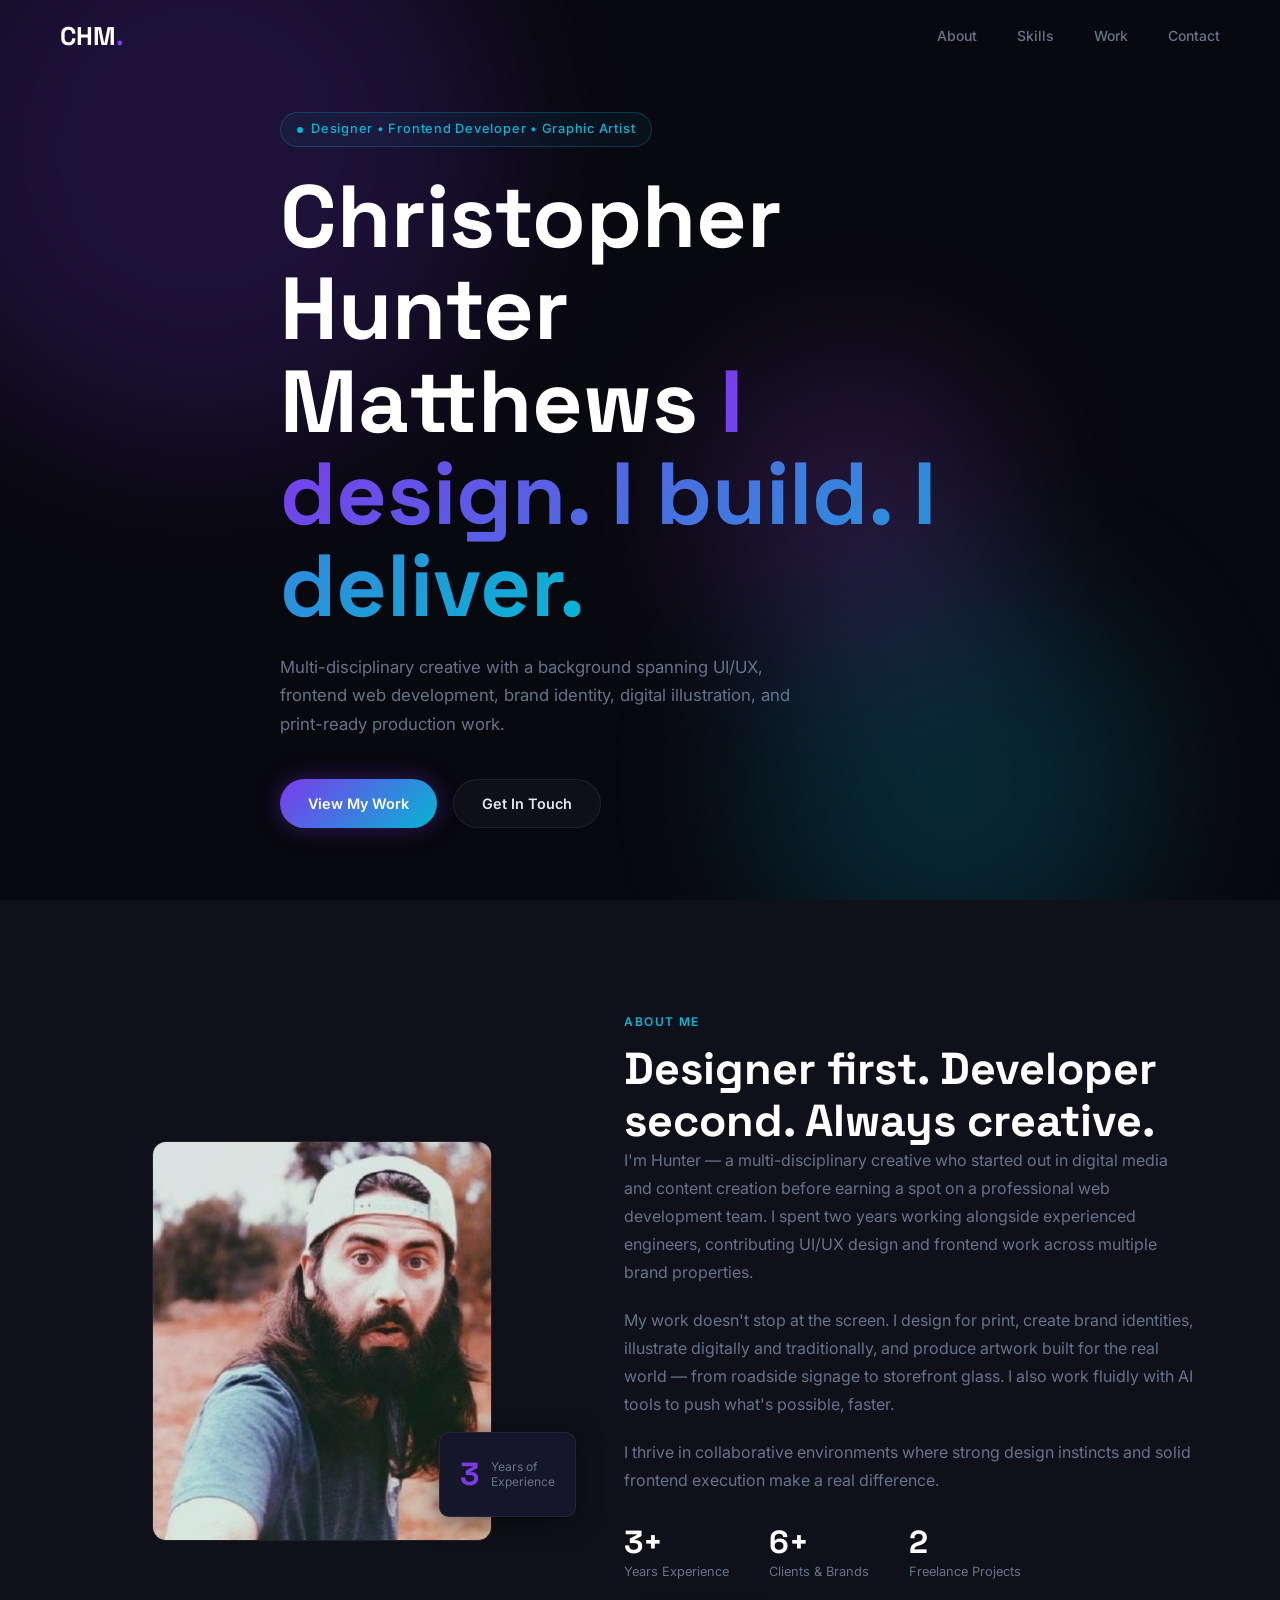
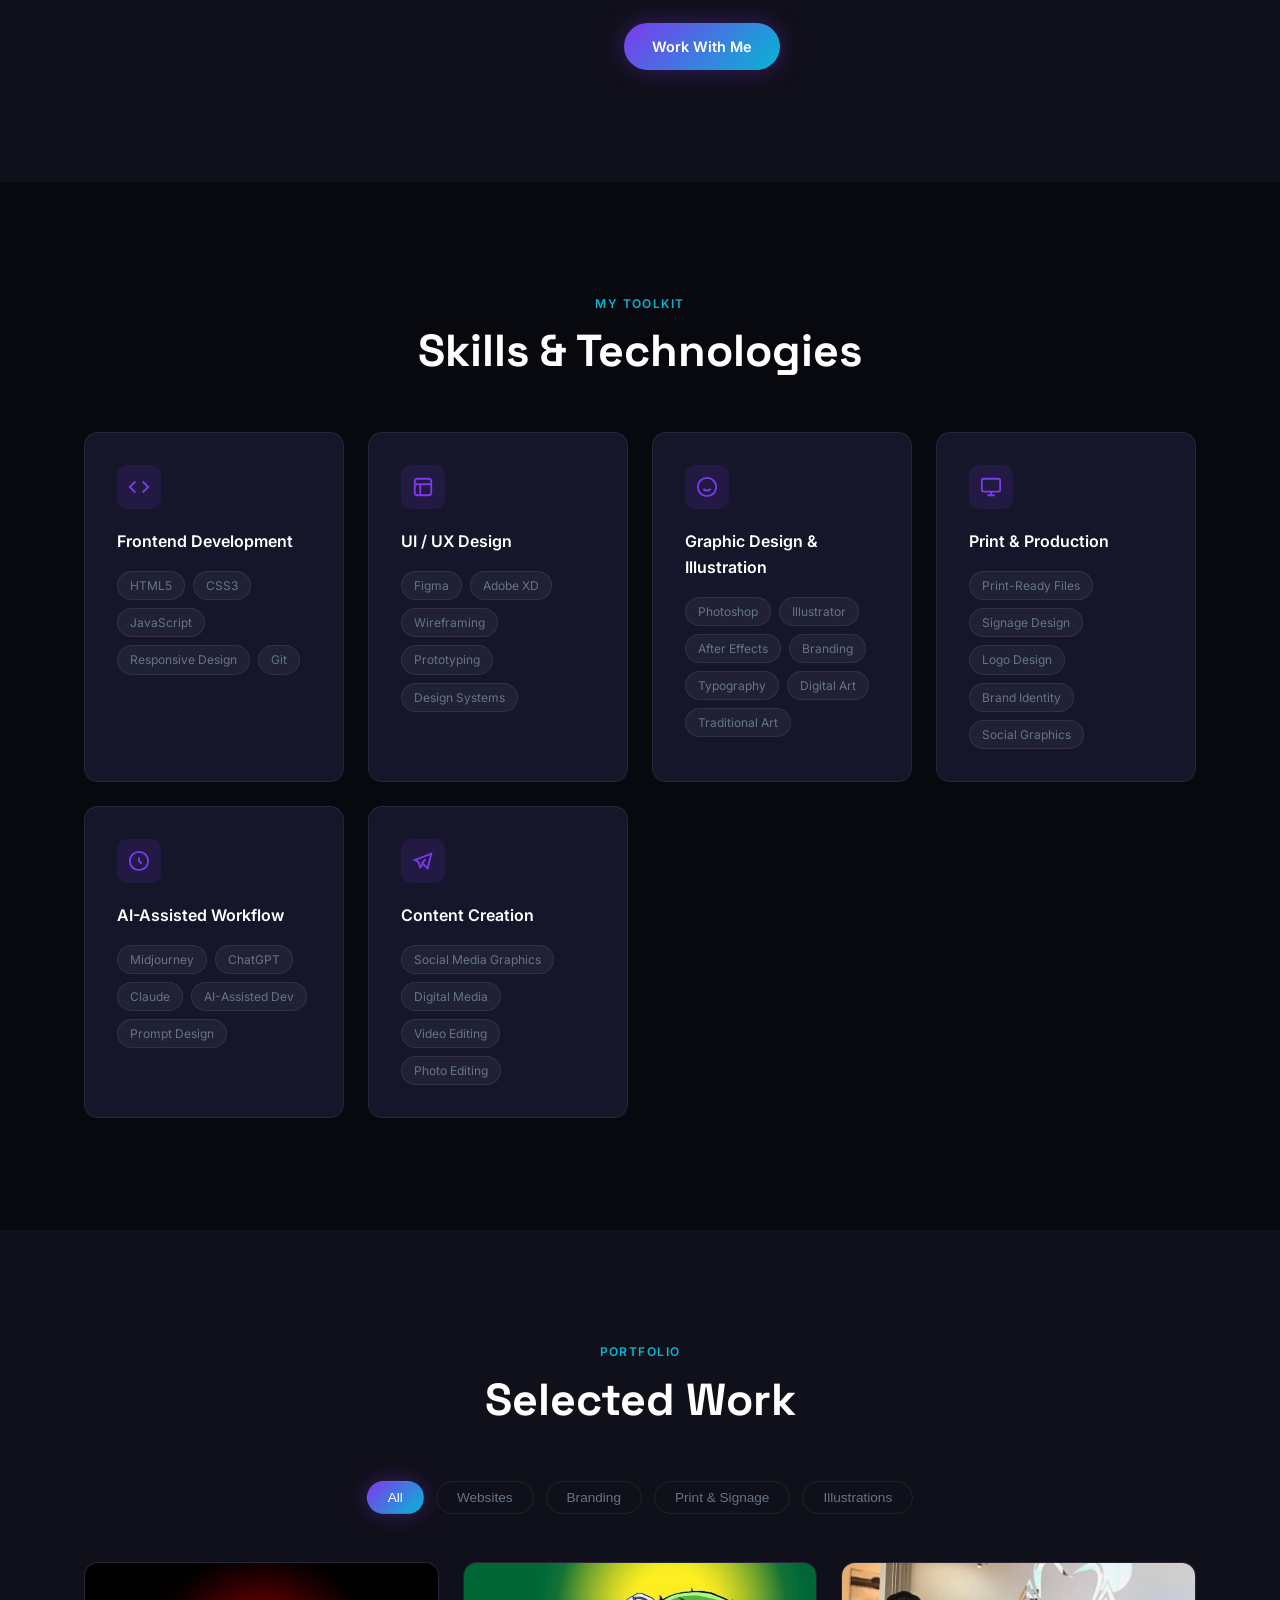
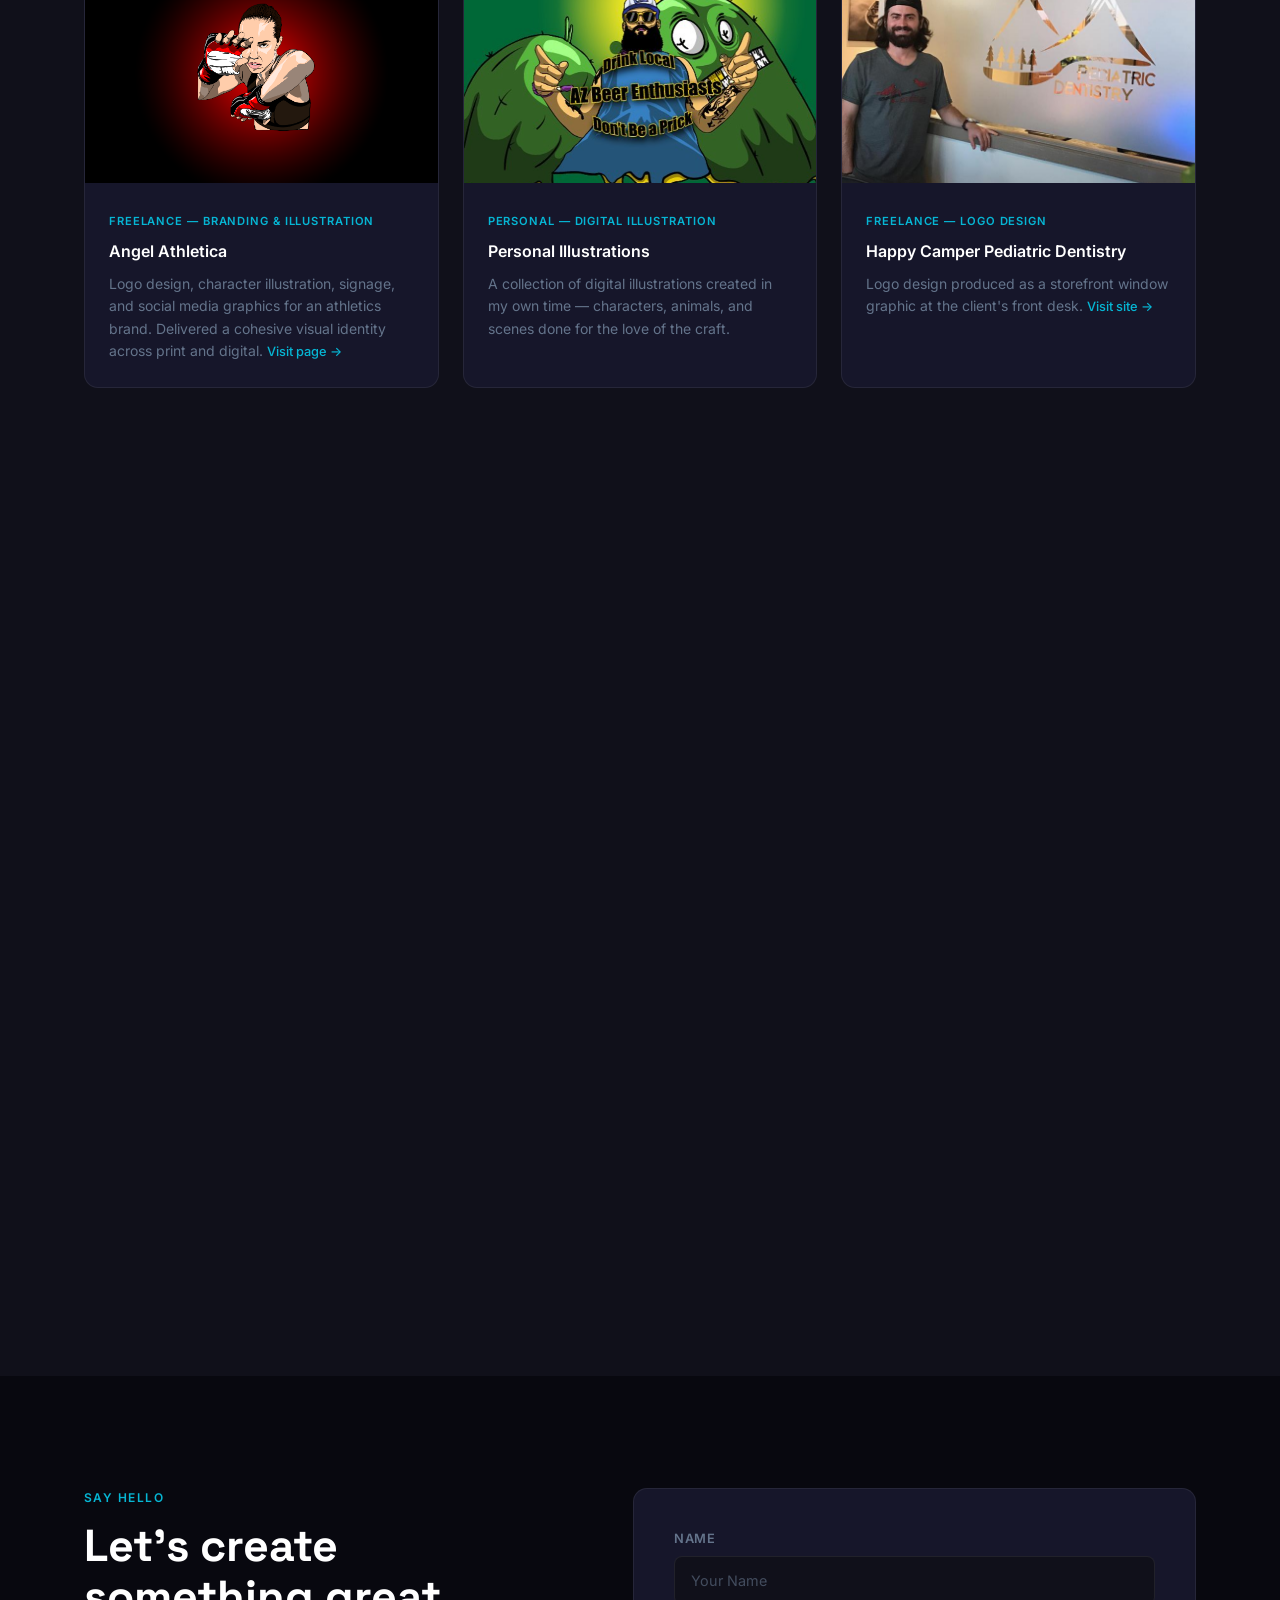
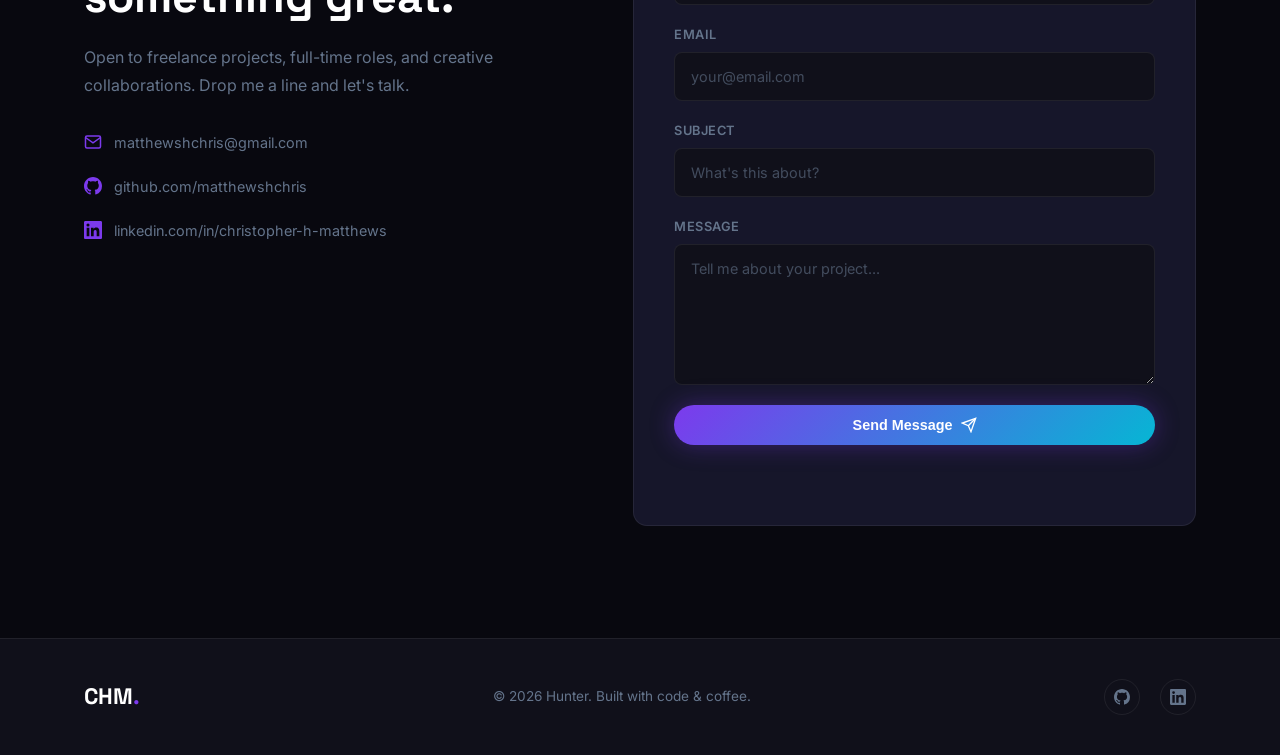
==== commit 0db6afe9: "reorganizing tab in projects" ====
--- a/index.html
+++ b/index.html
@@ -201,6 +201,7 @@
       </div>
 
       <!-- Grid -->
+      <!-- Categories: website | branding | print | illustration  (space-separate for multiple, e.g. data-category="branding illustration") -->
       <div class="work-grid" id="workGrid">
 
         <!-- BRANDING — Angel Athletica -->
@@ -215,9 +216,9 @@
             </div>
           </div>
           <div class="work-card-info">
-            <span class="work-tag">Freelance &mdash; Branding</span>
+            <span class="work-tag">Freelance &mdash; Branding &amp; Illustration</span>
             <h3>Angel Athletica</h3>
-            <p>Logo design, signage, and social media graphics for an athletics brand. Delivered a cohesive visual identity across print and digital. <a href="https://www.facebook.com/AngelAthletica/" target="_blank" rel="noopener" class="card-site-link">Visit page &rarr;</a></p>
+            <p>Logo design, character illustration, signage, and social media graphics for an athletics brand. Delivered a cohesive visual identity across print and digital. <a href="https://www.facebook.com/AngelAthletica/" target="_blank" rel="noopener" class="card-site-link">Visit page &rarr;</a></p>
           </div>
         </div>
 
@@ -687,8 +688,23 @@
       </div>
       <div class="whc-tabs">
         <button class="whc-tab active" data-tab="smg-videos">Videos</button>
+        <button class="whc-tab" data-tab="smg-photos">Photos</button>
+        <button class="whc-tab" data-tab="smg-website">Website</button>
       </div>
       <div class="whc-panels">
+        <div class="whc-panel" id="tab-smg-photos">
+          <div class="whc-grid">
+            <img src="assets/images/SaphireMediaGroup/IMG_0836.JPG" alt="Sapphire Media Group" data-title="Sapphire Media Group – Photo" />
+            <img src="assets/images/SaphireMediaGroup/IMG_0837.JPG" alt="Sapphire Media Group" data-title="Sapphire Media Group – Photo" />
+            <img src="assets/images/SaphireMediaGroup/IMG_0844.JPG" alt="Sapphire Media Group" data-title="Sapphire Media Group – Photo" />
+            <img src="assets/images/SaphireMediaGroup/IMG_0845.JPG" alt="Sapphire Media Group" data-title="Sapphire Media Group – Photo" />
+          </div>
+        </div>
+        <div class="whc-panel" id="tab-smg-website">
+          <div class="whc-grid">
+            <img src="assets/images/SaphireMediaGroup/SMG-Website.png" alt="Sapphire Media LLC Website" data-title="Sapphire Media LLC – Website" />
+          </div>
+        </div>
         <div class="whc-panel active" id="tab-smg-videos">
           <div class="vid-grid">
             <div class="vid-tile" data-src="assets/videos/SMG-Opener.mp4" data-title="Sapphire Media Group – Opener">
@@ -763,16 +779,23 @@
         </div>
         <button class="whc-close" id="c2GalleryClose">&times;</button>
       </div>
-      <div class="whc-grid">
-        <img src="assets/images/Customer2AI/C2AI-CTA1.png"      alt="CTA Section 1"       data-title="Customer2.AI – CTA Section 1" />
-        <img src="assets/images/Customer2AI/C2AI-CTA2.png"      alt="CTA Section 2"       data-title="Customer2.AI – CTA Section 2" />
-        <img src="assets/images/Customer2AI/C2AI-CustomAI.png"  alt="Custom AI Section"   data-title="Customer2.AI – Custom AI" />
-        <img src="assets/images/Customer2AI/C2AI-FAQ.png"       alt="FAQ Section"         data-title="Customer2.AI – FAQ" />
-        <img src="assets/images/Customer2AI/C2AI-Info-1.png"    alt="Info Section 1"      data-title="Customer2.AI – Info Section 1" />
-        <img src="assets/images/Customer2AI/C2AI-Info-2.png"    alt="Info Section 2"      data-title="Customer2.AI – Info Section 2" />
-        <img src="assets/images/Customer2AI/C2AI-Info.png"      alt="Info Overview"       data-title="Customer2.AI – Info Overview" />
-        <img src="assets/images/Customer2AI/C2AI-Pkg-Select.png" alt="Package Selection"  data-title="Customer2.AI – Package Selection" />
-        <img src="assets/images/Customer2AI/C2AI-Reviews.png"   alt="Reviews Section"     data-title="Customer2.AI – Reviews" />
+      <div class="whc-tabs">
+        <button class="whc-tab active" data-tab="c2-website">Website</button>
+      </div>
+      <div class="whc-panels">
+        <div class="whc-panel active" id="tab-c2-website">
+          <div class="whc-grid">
+            <img src="assets/images/Customer2AI/C2AI-CTA1.png"       alt="CTA Section 1"      data-title="Customer2.AI – CTA Section 1" />
+            <img src="assets/images/Customer2AI/C2AI-CTA2.png"       alt="CTA Section 2"      data-title="Customer2.AI – CTA Section 2" />
+            <img src="assets/images/Customer2AI/C2AI-CustomAI.png"   alt="Custom AI Section"  data-title="Customer2.AI – Custom AI" />
+            <img src="assets/images/Customer2AI/C2AI-FAQ.png"        alt="FAQ Section"        data-title="Customer2.AI – FAQ" />
+            <img src="assets/images/Customer2AI/C2AI-Info-1.png"     alt="Info Section 1"     data-title="Customer2.AI – Info Section 1" />
+            <img src="assets/images/Customer2AI/C2AI-Info-2.png"     alt="Info Section 2"     data-title="Customer2.AI – Info Section 2" />
+            <img src="assets/images/Customer2AI/C2AI-Info.png"       alt="Info Overview"      data-title="Customer2.AI – Info Overview" />
+            <img src="assets/images/Customer2AI/C2AI-Pkg-Select.png" alt="Package Selection"  data-title="Customer2.AI – Package Selection" />
+            <img src="assets/images/Customer2AI/C2AI-Reviews.png"    alt="Reviews Section"    data-title="Customer2.AI – Reviews" />
+          </div>
+        </div>
       </div>
       <div class="vid-gallery-footer">
         <a href="https://customer2.ai/" target="_blank" rel="noopener" class="btn btn-ghost">Visit customer2.ai &rarr;</a>
@@ -832,6 +855,8 @@
   <!-- ==================== LIGHTBOX ==================== -->
   <div class="lightbox" id="lightbox">
     <button class="lightbox-close" id="lightboxClose">&times;</button>
+    <button class="lightbox-prev" id="lightboxPrev">&#8249;</button>
+    <button class="lightbox-next" id="lightboxNext">&#8250;</button>
     <div class="lightbox-inner" id="lightboxInner"></div>
     <p class="lightbox-caption" id="lightboxCaption"></p>
   </div>
--- a/assets/css/style.css
+++ b/assets/css/style.css
@@ -822,6 +822,32 @@
   transition: background 0.2s ease;
 }
 .lightbox-close:hover { background: rgba(124, 58, 237, 0.3); color: var(--white); }
+
+.lightbox-prev,
+.lightbox-next {
+  position: absolute;
+  top: 50%;
+  transform: translateY(-50%);
+  width: 48px; height: 48px;
+  border-radius: 50%;
+  background: rgba(255, 255, 255, 0.08);
+  border: 1px solid var(--border);
+  color: var(--text);
+  font-size: 2rem;
+  line-height: 1;
+  display: flex;
+  align-items: center;
+  justify-content: center;
+  cursor: pointer;
+  transition: background 0.2s ease;
+  z-index: 10;
+}
+.lightbox-prev { left: 1.5rem; }
+.lightbox-next { right: 1.5rem; }
+.lightbox-prev:hover,
+.lightbox-next:hover { background: rgba(124, 58, 237, 0.3); color: var(--white); }
+.lightbox-prev.hidden,
+.lightbox-next.hidden { display: none; }
 
 .lightbox-inner {
   max-width: 90vw;
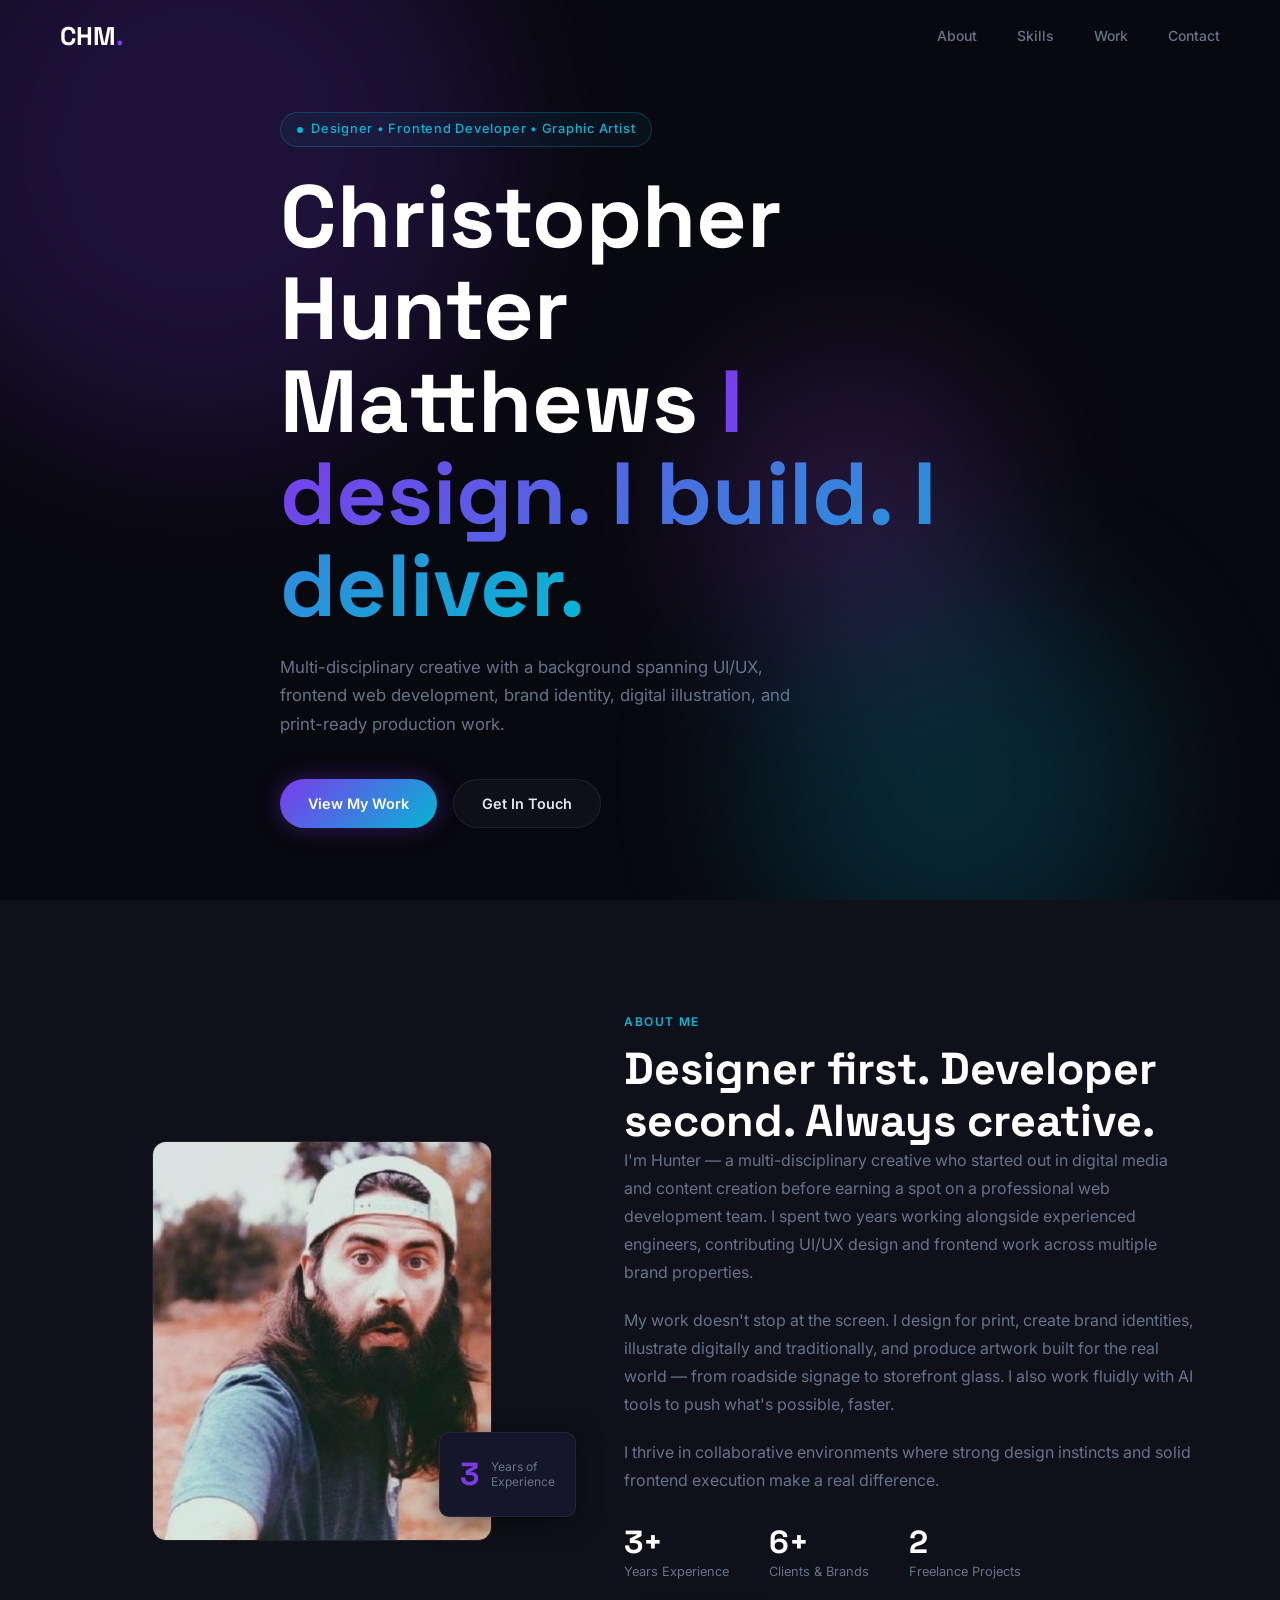
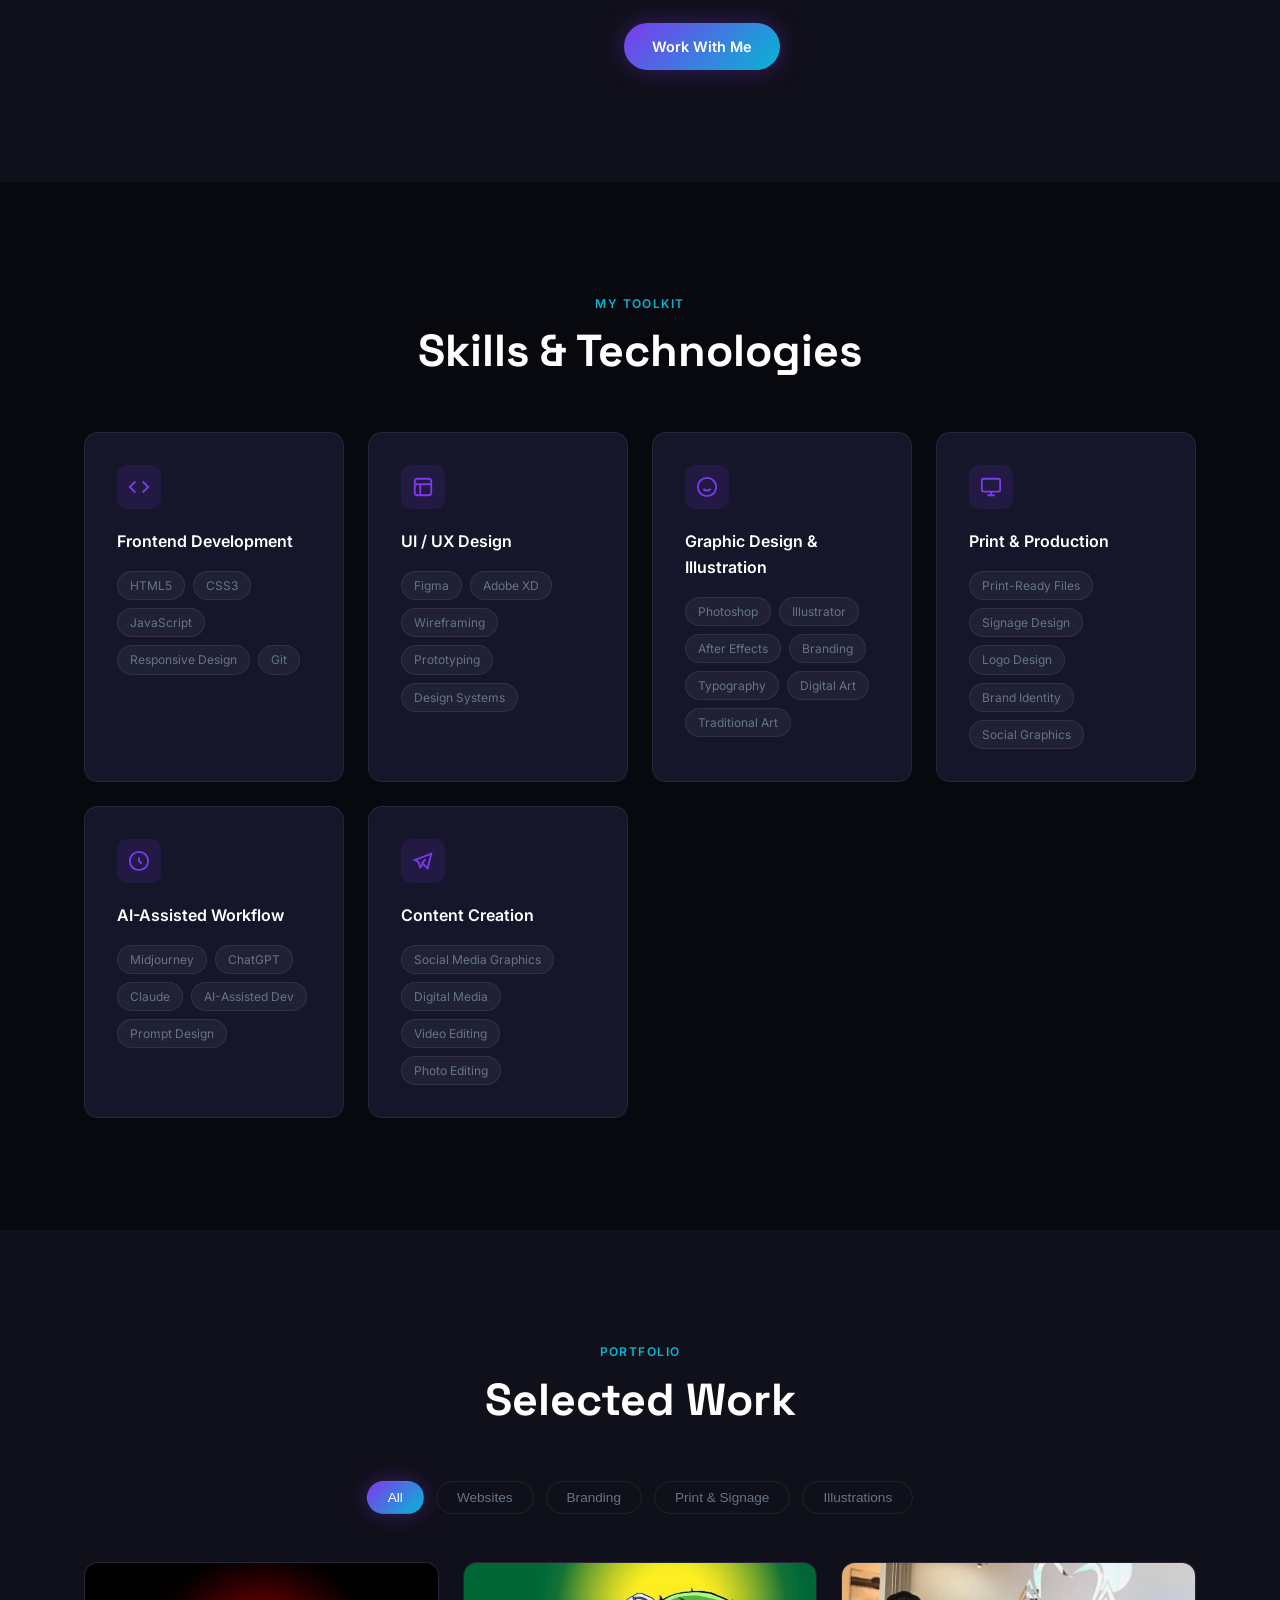
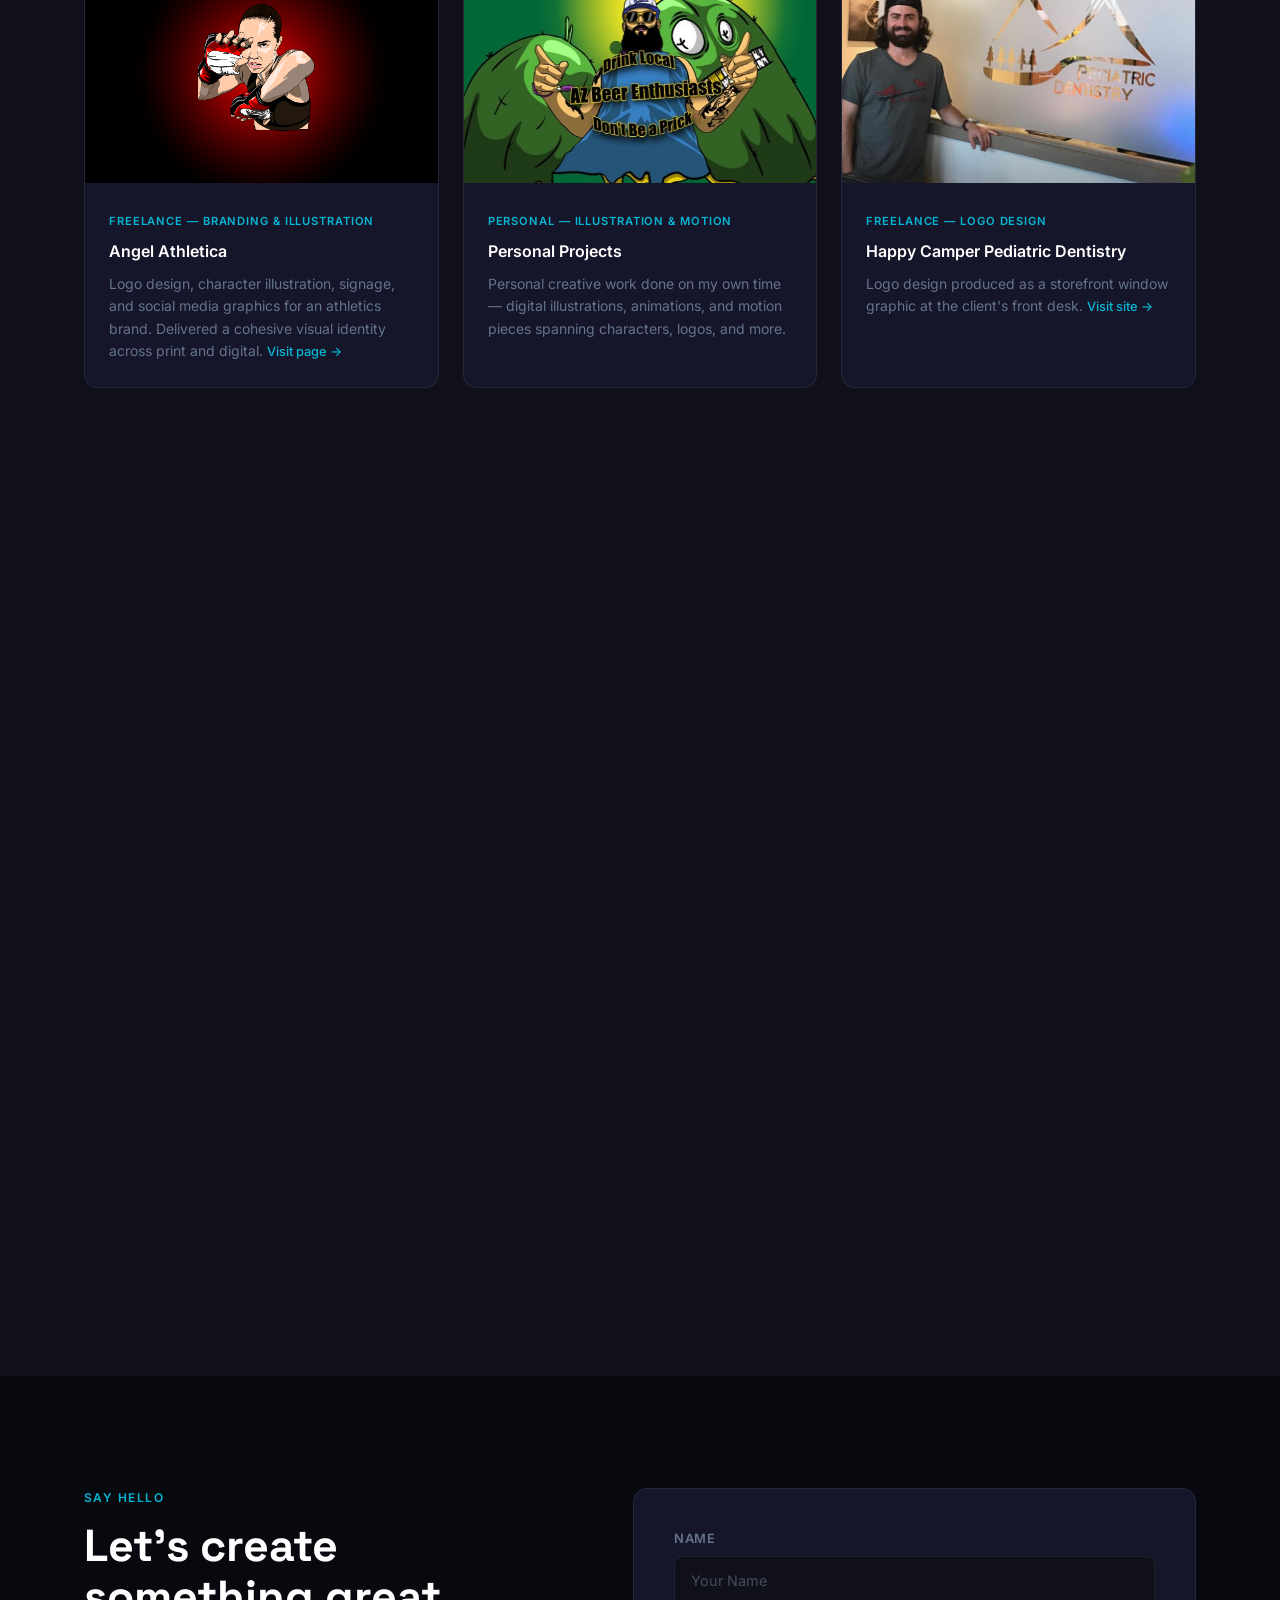
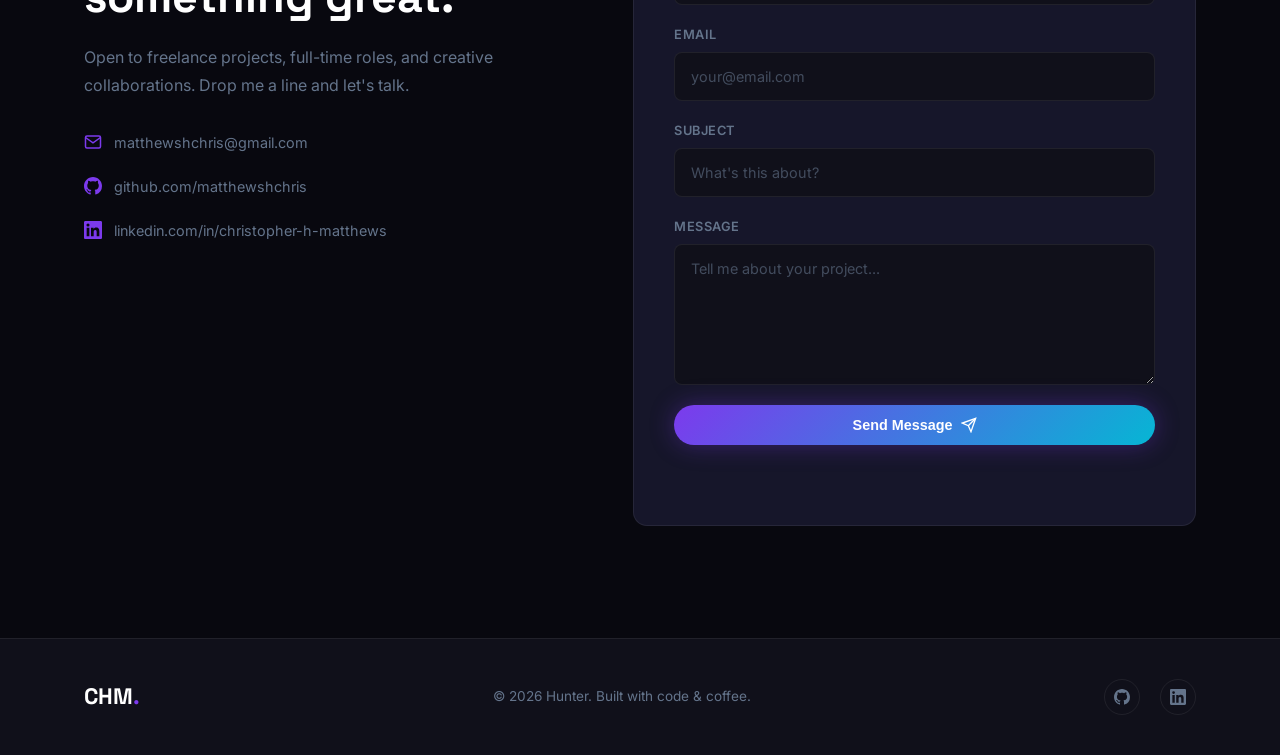
==== commit 4ec723fa: "adding more project tabs" ====
--- a/index.html
+++ b/index.html
@@ -225,7 +225,7 @@
         <!-- ILLUSTRATION — Personal Projects -->
         <div class="work-card fade-in" data-category="illustration">
           <div class="work-card-media">
-            <img src="assets/images/Personal-Projects/Illustrations/Az-Beer-Enthus.png" alt="Personal Illustrations" />
+            <img src="assets/images/Personal-Projects/Illustrations/Az-Beer-Enthus.png" alt="Personal Projects" />
             <div class="work-card-overlay">
               <button class="overlay-btn" id="openIllGallery">
                 <svg viewBox="0 0 24 24" fill="none" stroke="currentColor" stroke-width="2"><path d="M15 3h6v6M9 21H3v-6M21 3l-7 7M3 21l7-7"/></svg>
@@ -234,9 +234,9 @@
             </div>
           </div>
           <div class="work-card-info">
-            <span class="work-tag">Personal &mdash; Digital Illustration</span>
-            <h3>Personal Illustrations</h3>
-            <p>A collection of digital illustrations created in my own time — characters, animals, and scenes done for the love of the craft.</p>
+            <span class="work-tag">Personal &mdash; Illustration &amp; Motion</span>
+            <h3>Personal Projects</h3>
+            <p>Personal creative work done on my own time — digital illustrations, animations, and motion pieces spanning characters, logos, and more.</p>
           </div>
         </div>
 
@@ -835,19 +835,64 @@
     <div class="whc-gallery-box">
       <div class="whc-gallery-head">
         <div>
-          <p class="section-label">Personal Work &mdash; Digital Illustration</p>
-          <h2>Personal Illustrations</h2>
-          <p class="whc-subtitle">Characters, animals, and scenes created in my own time</p>
+          <p class="section-label">Personal Work &mdash; Illustration &amp; Motion</p>
+          <h2>Personal Projects</h2>
+          <p class="whc-subtitle">Creative work done on my own time — illustrations, animations, and motion pieces</p>
         </div>
         <button class="whc-close" id="illGalleryClose">&times;</button>
       </div>
-      <div class="whc-grid">
-        <img src="assets/images/Personal-Projects/Illustrations/Collage.png"           alt="Illustration Collage"       data-title="Illustrations – Collage" />
-        <img src="assets/images/Personal-Projects/Illustrations/SirTokeselot.png"      alt="Sir Tokeselot"              data-title="Sir Tokeselot" />
-        <img src="assets/images/Personal-Projects/Illustrations/Kiwi-Smoker.png"       alt="Kiwi Smoker"                data-title="Kiwi Smoker" />
-        <img src="assets/images/Personal-Projects/Illustrations/Koala-Illustration.png" alt="Koala Illustration"        data-title="Koala Illustration" />
-        <img src="assets/images/Personal-Projects/Illustrations/Strutting-Bat-Model.png" alt="Strutting Bat Model"     data-title="Strutting Bat Model" />
-        <img src="assets/images/Personal-Projects/Illustrations/Az-Beer-Enthus.png"    alt="AZ Beer Enthusiast"         data-title="AZ Beer Enthusiast" />
+      <div class="whc-tabs">
+        <button class="whc-tab active" data-tab="ill-illustrations">Illustrations</button>
+        <button class="whc-tab" data-tab="ill-videos">Videos</button>
+      </div>
+      <div class="whc-panels">
+        <div class="whc-panel active" id="tab-ill-illustrations">
+          <div class="whc-grid">
+            <img src="assets/images/Personal-Projects/Illustrations/Collage.png"                        alt="Illustration Collage"              data-title="Illustrations – Collage" />
+            <img src="assets/images/Personal-Projects/Illustrations/Kiwi-Smoker.png"                    alt="Kiwi Smoker"                       data-title="Kiwi Smoker" />
+            <img src="assets/images/Personal-Projects/Illustrations/Koala-Illustration.png"             alt="Koala Illustration"                data-title="Koala Illustration" />
+            <img src="assets/images/Personal-Projects/Illustrations/Strutting-Bat-Model.png"            alt="Strutting Bat Model"               data-title="Strutting Bat Model" />
+            <img src="assets/images/Personal-Projects/Illustrations/Az-Beer-Enthus.png"                 alt="AZ Beer Enthusiast"                data-title="AZ Beer Enthusiast" />
+            <img src="assets/images/Personal-Projects/Illustrations/Animations.png"                     alt="Animations"                        data-title="Animations" />
+            <img src="assets/images/Personal-Projects/Illustrations/Zianderthals2.png"                  alt="Zianderthals"                      data-title="Zianderthals" />
+            <img src="assets/images/Personal-Projects/Illustrations/SirHunty-480x360.png"               alt="Sir Hunty"                         data-title="Sir Hunty" />
+            <img src="assets/images/Personal-Projects/Illustrations/Gary_Gamer-480x360.png"             alt="Gary Gamer"                        data-title="Gary Gamer" />
+            <img src="assets/images/Personal-Projects/Illustrations/Duck_Logo-480x360.png"              alt="Duck Logo"                         data-title="Duck Logo" />
+            <img src="assets/images/Personal-Projects/Illustrations/ohgary.png"                         alt="Oh Gary"                           data-title="Oh Gary" />
+            <img src="assets/images/Personal-Projects/Illustrations/jikzfu_Logo-01.png"                 alt="Jikzfu Logo"                       data-title="Jikzfu Logo" />
+            <img src="assets/images/Personal-Projects/Illustrations/BarbsPawRifficPetSittingLogo_PurpleBG.png" alt="Barb's Paw-Rific Pet Sitting – Purple" data-title="Barb's Paw-Rific Pet Sitting – Purple BG" />
+            <img src="assets/images/Personal-Projects/Illustrations/BarbsPawRifficPetSittingLogo_WhiteBG.png"  alt="Barb's Paw-Rific Pet Sitting – White"  data-title="Barb's Paw-Rific Pet Sitting – White BG" />
+            <img src="assets/images/Personal-Projects/Illustrations/BarbDogsitting - logo.png"          alt="Barb Dogsitting Logo"              data-title="Barb Dogsitting – Logo" />
+          </div>
+        </div>
+        <div class="whc-panel" id="tab-ill-videos">
+          <div class="vid-grid">
+            <div class="vid-tile" data-src="assets/videos/DBEV_Slot_Machine_Final4D.mp4" data-title="DBEV Slot Machine">
+              <svg viewBox="0 0 24 24" fill="currentColor"><path d="M8 5v14l11-7z"/></svg>
+              <span>DBEV Slot Machine</span>
+            </div>
+            <div class="vid-tile" data-src="assets/videos/Graphic_Portfolio_1.mp4" data-title="Graphic Portfolio">
+              <svg viewBox="0 0 24 24" fill="currentColor"><path d="M8 5v14l11-7z"/></svg>
+              <span>Graphic Portfolio</span>
+            </div>
+            <div class="vid-tile" data-src="assets/videos/Eclipse.mp4" data-title="Eclipse">
+              <svg viewBox="0 0 24 24" fill="currentColor"><path d="M8 5v14l11-7z"/></svg>
+              <span>Eclipse</span>
+            </div>
+            <div class="vid-tile" data-src="assets/videos/Final_Animation_Rough_Test.mp4" data-title="Final Animation">
+              <svg viewBox="0 0 24 24" fill="currentColor"><path d="M8 5v14l11-7z"/></svg>
+              <span>Final Animation</span>
+            </div>
+            <div class="vid-tile" data-src="assets/videos/Critical_Review_Project.mp4" data-title="Critical Review Project">
+              <svg viewBox="0 0 24 24" fill="currentColor"><path d="M8 5v14l11-7z"/></svg>
+              <span>Critical Review Project</span>
+            </div>
+            <div class="vid-tile" data-src="assets/videos/GOPR0471_1.mp4" data-title="GoPro Footage">
+              <svg viewBox="0 0 24 24" fill="currentColor"><path d="M8 5v14l11-7z"/></svg>
+              <span>GoPro Footage</span>
+            </div>
+          </div>
+        </div>
       </div>
     </div>
   </div>
